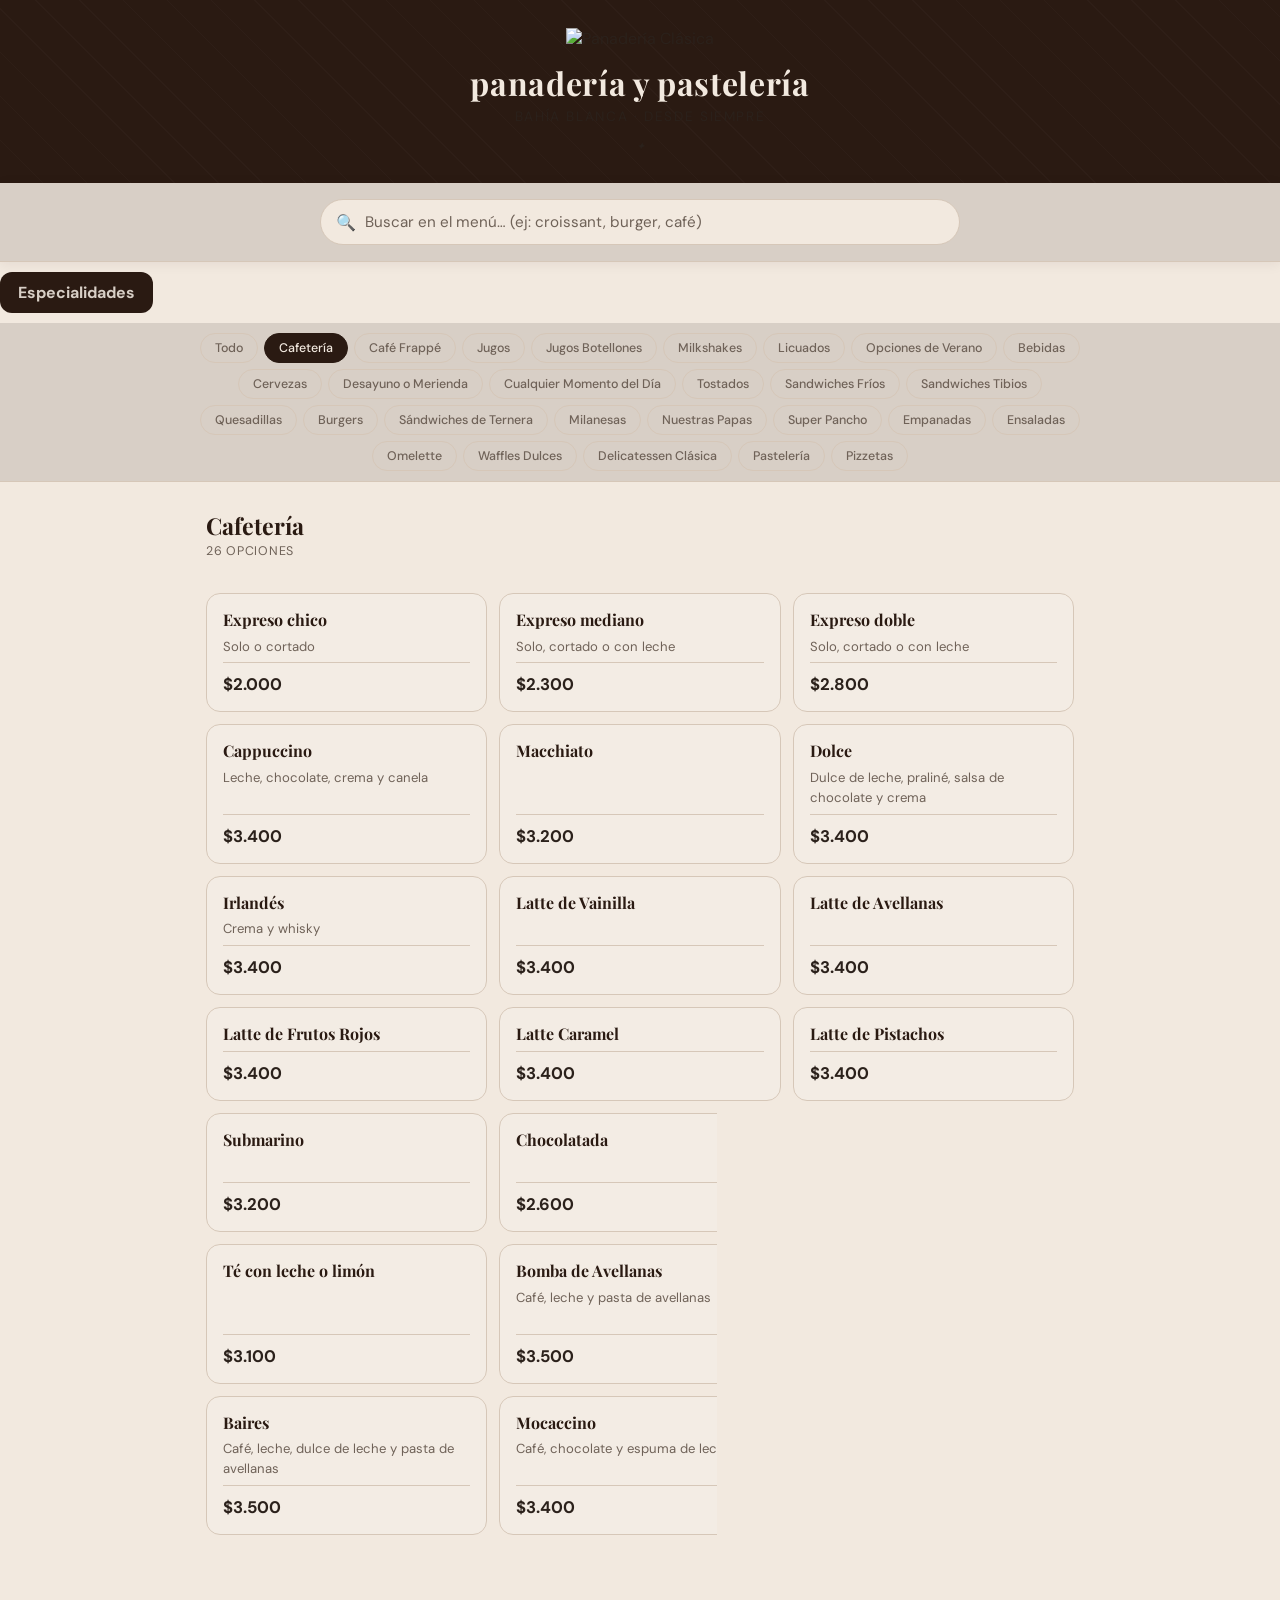
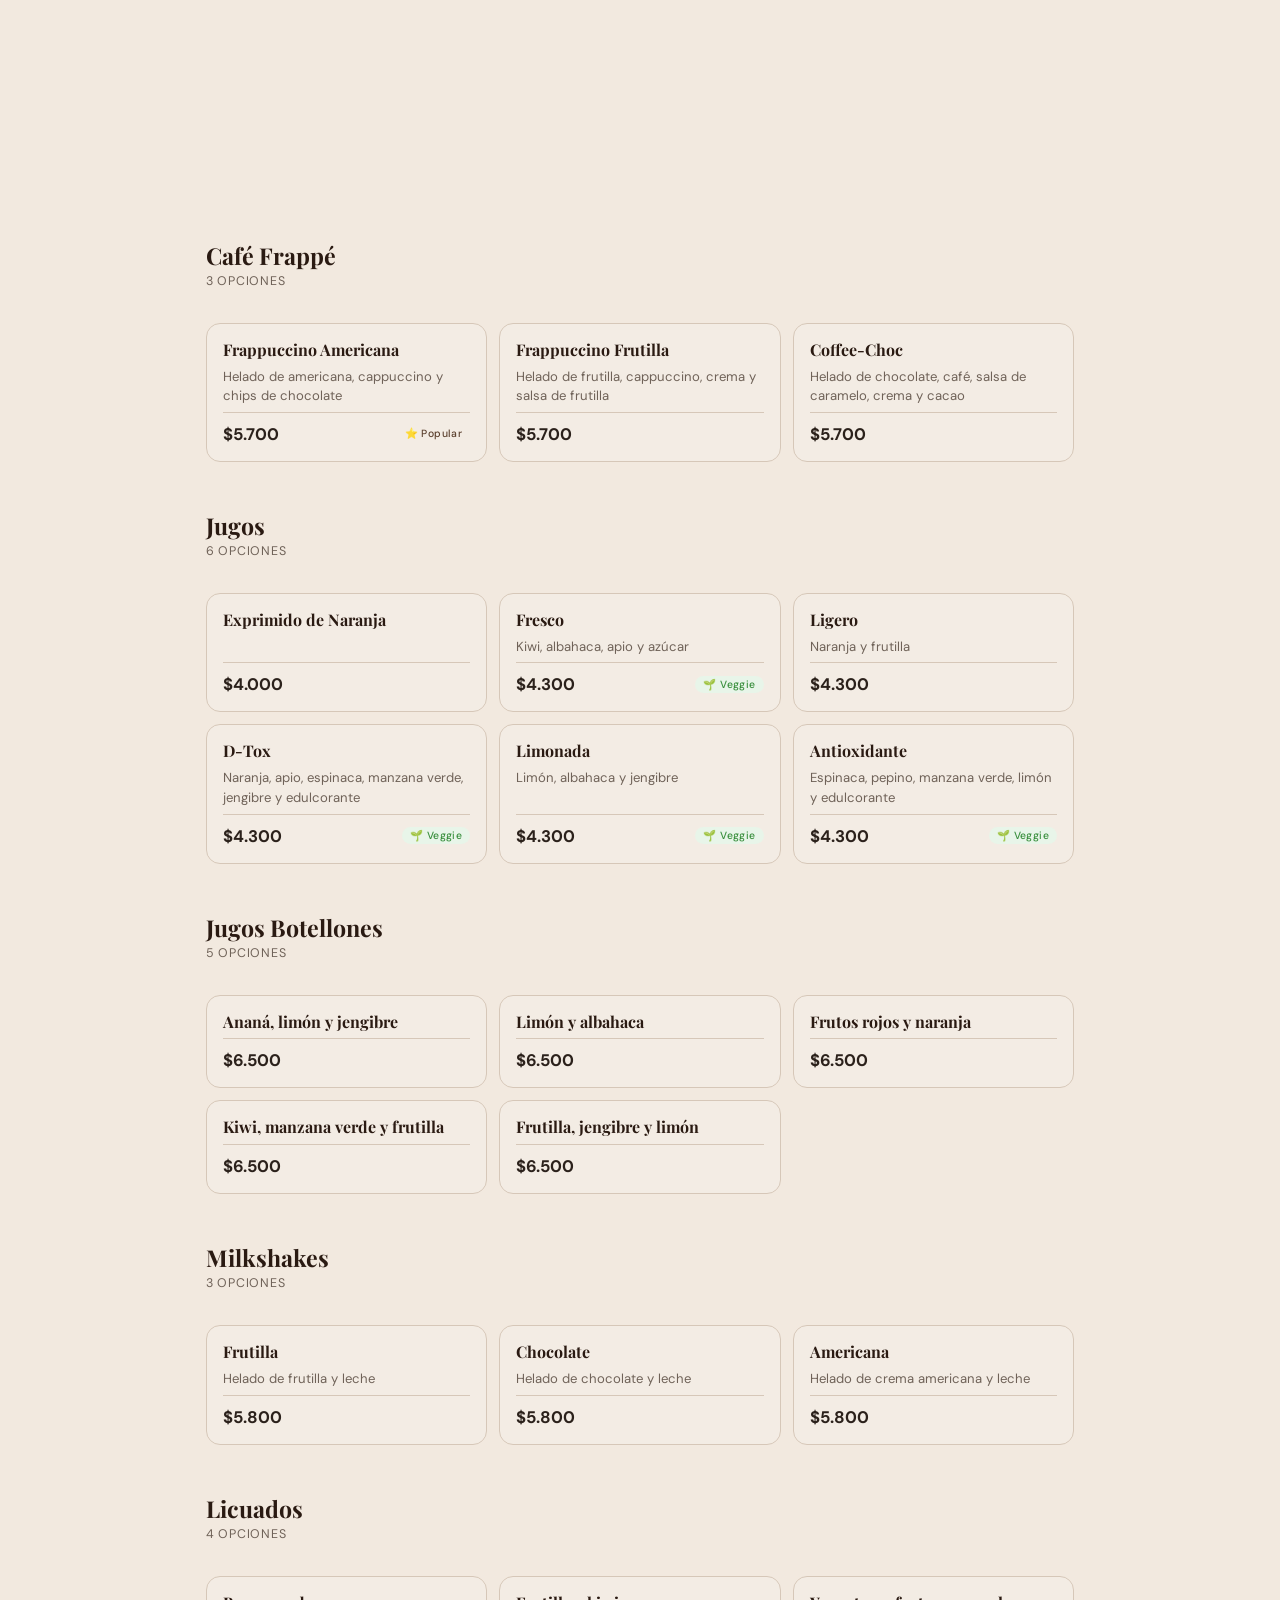
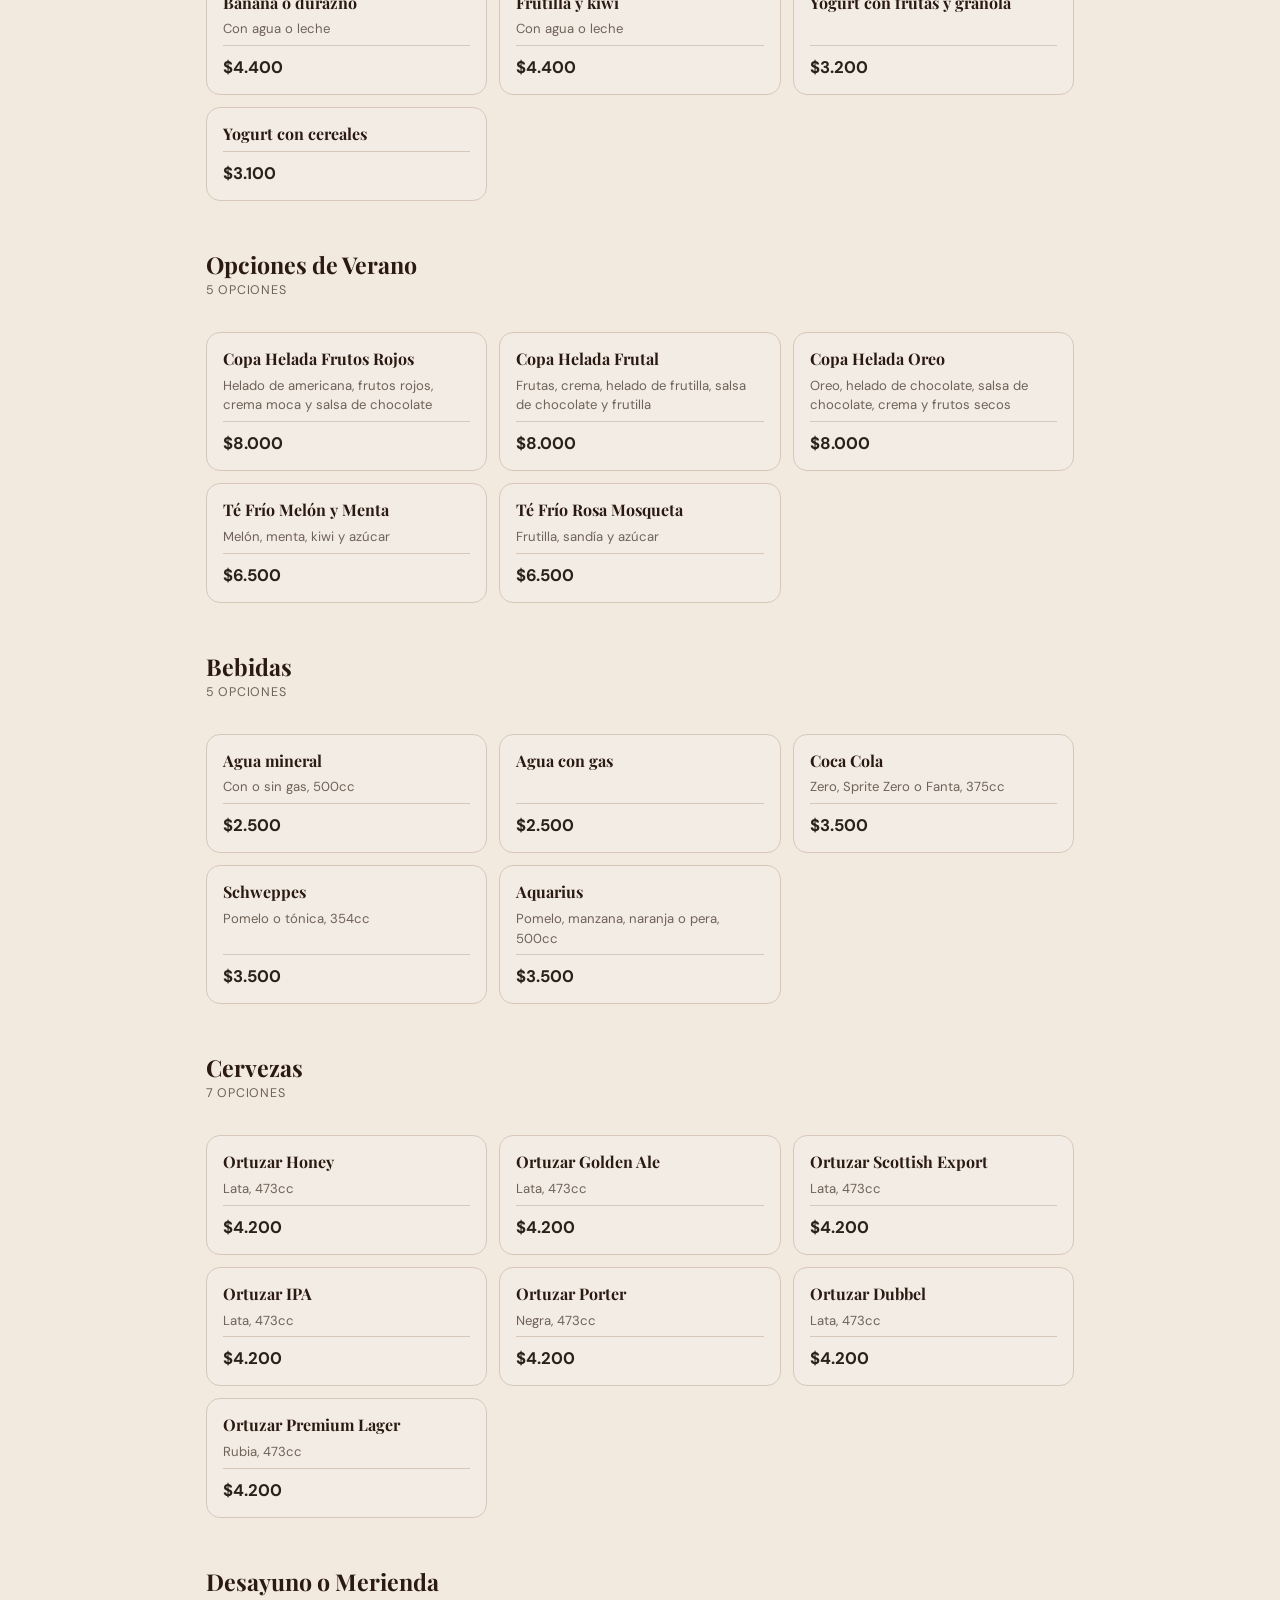
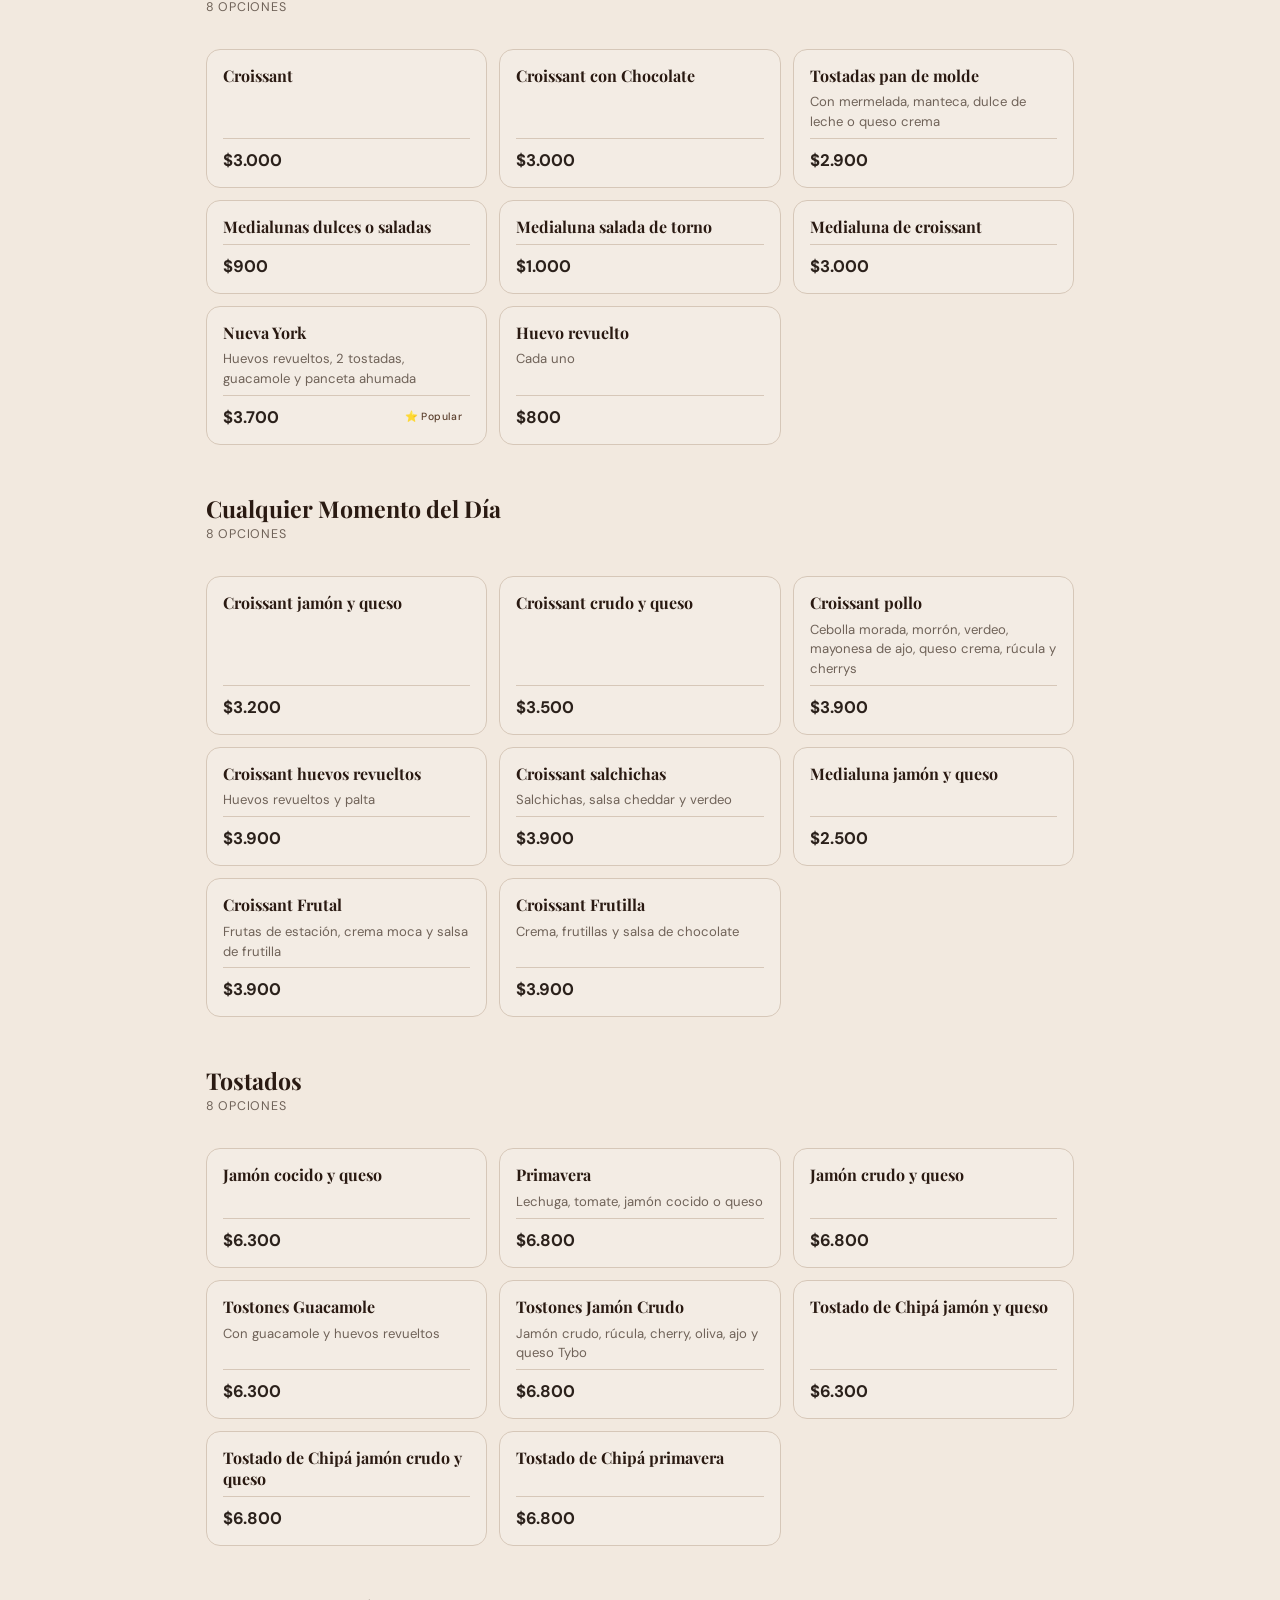
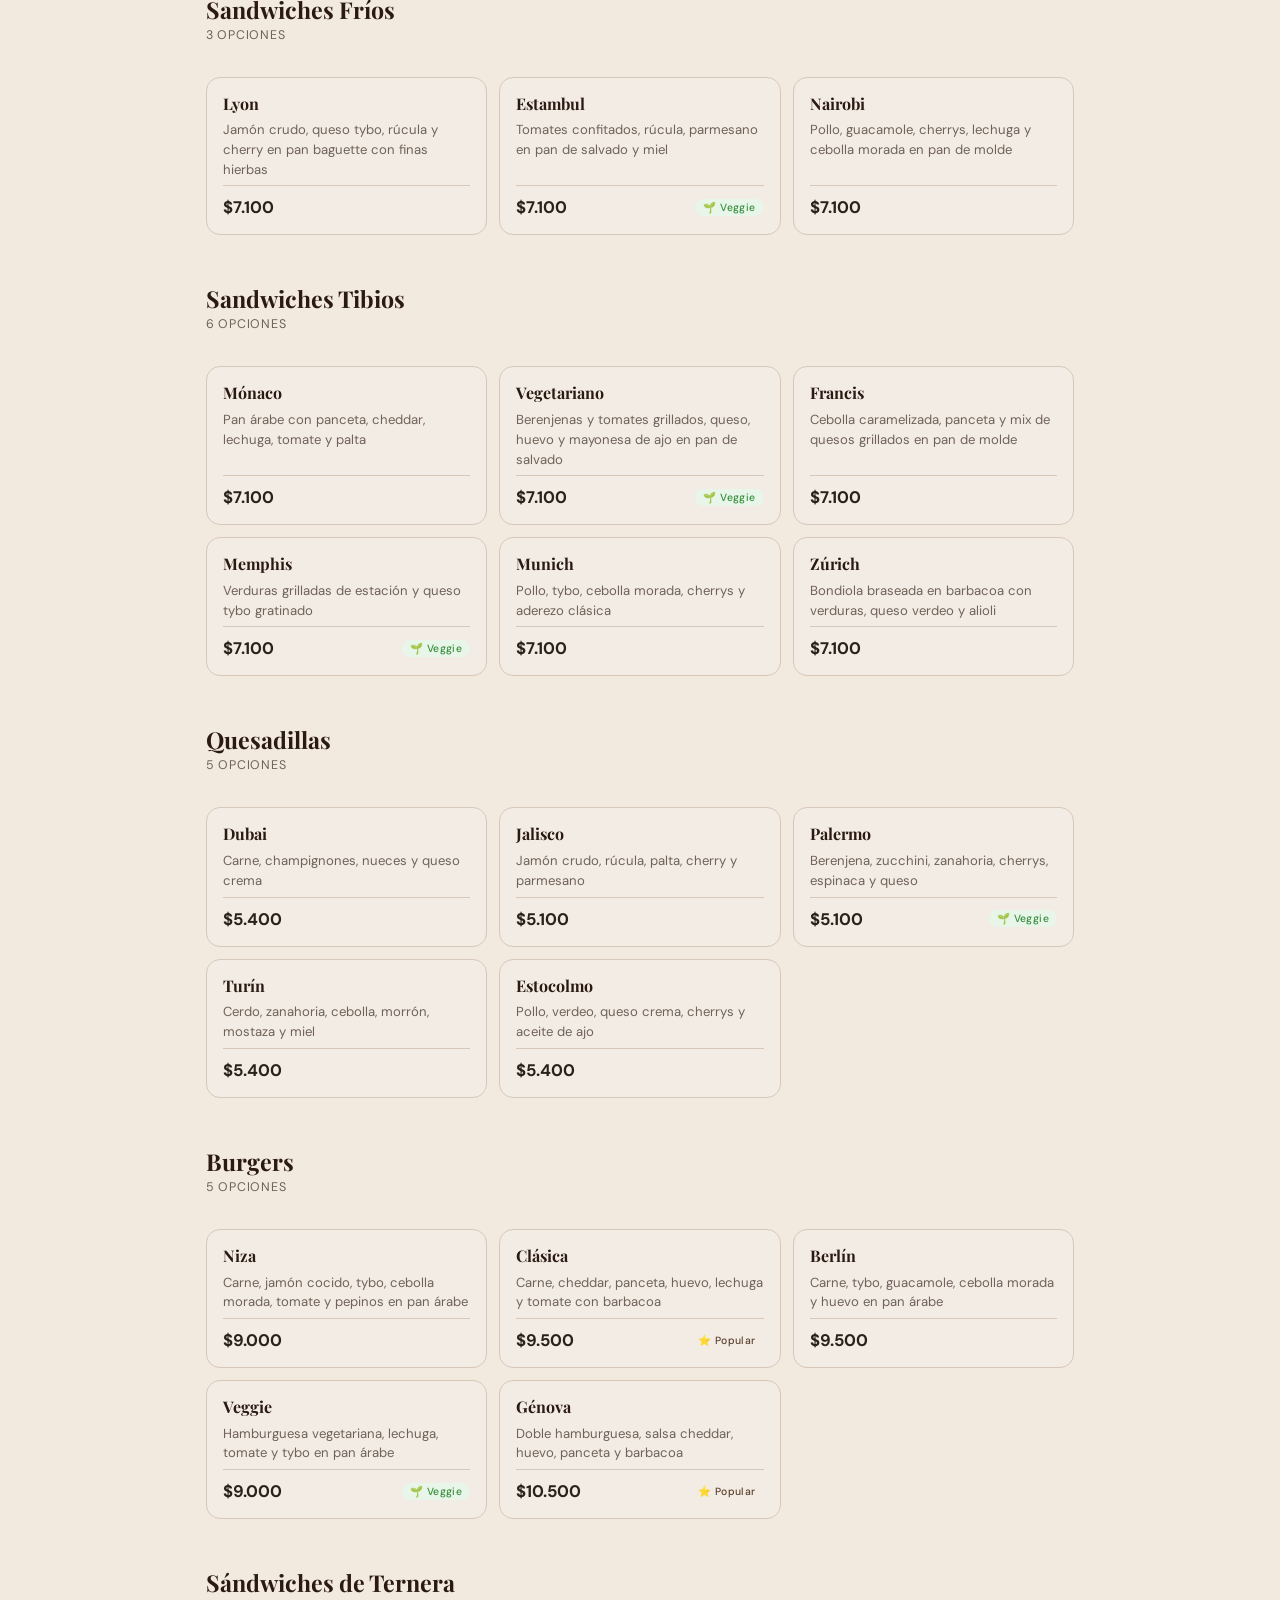
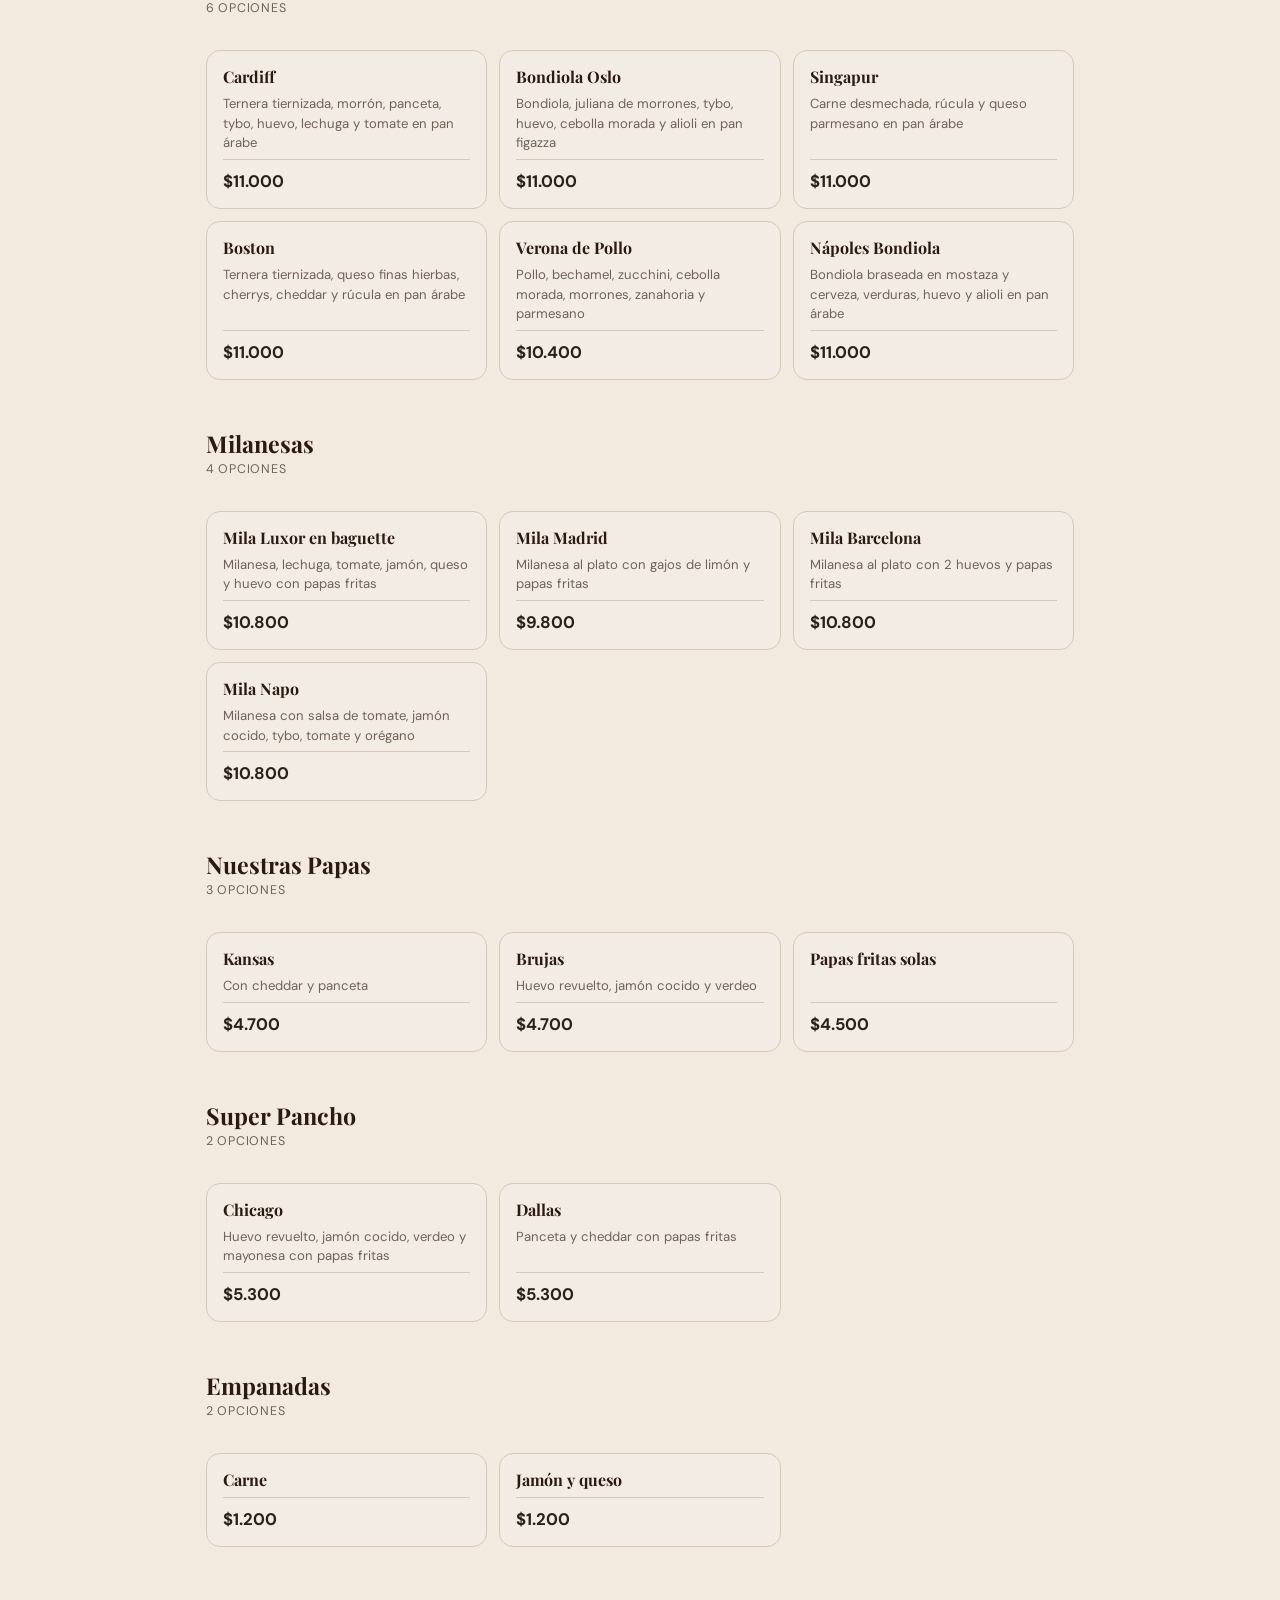
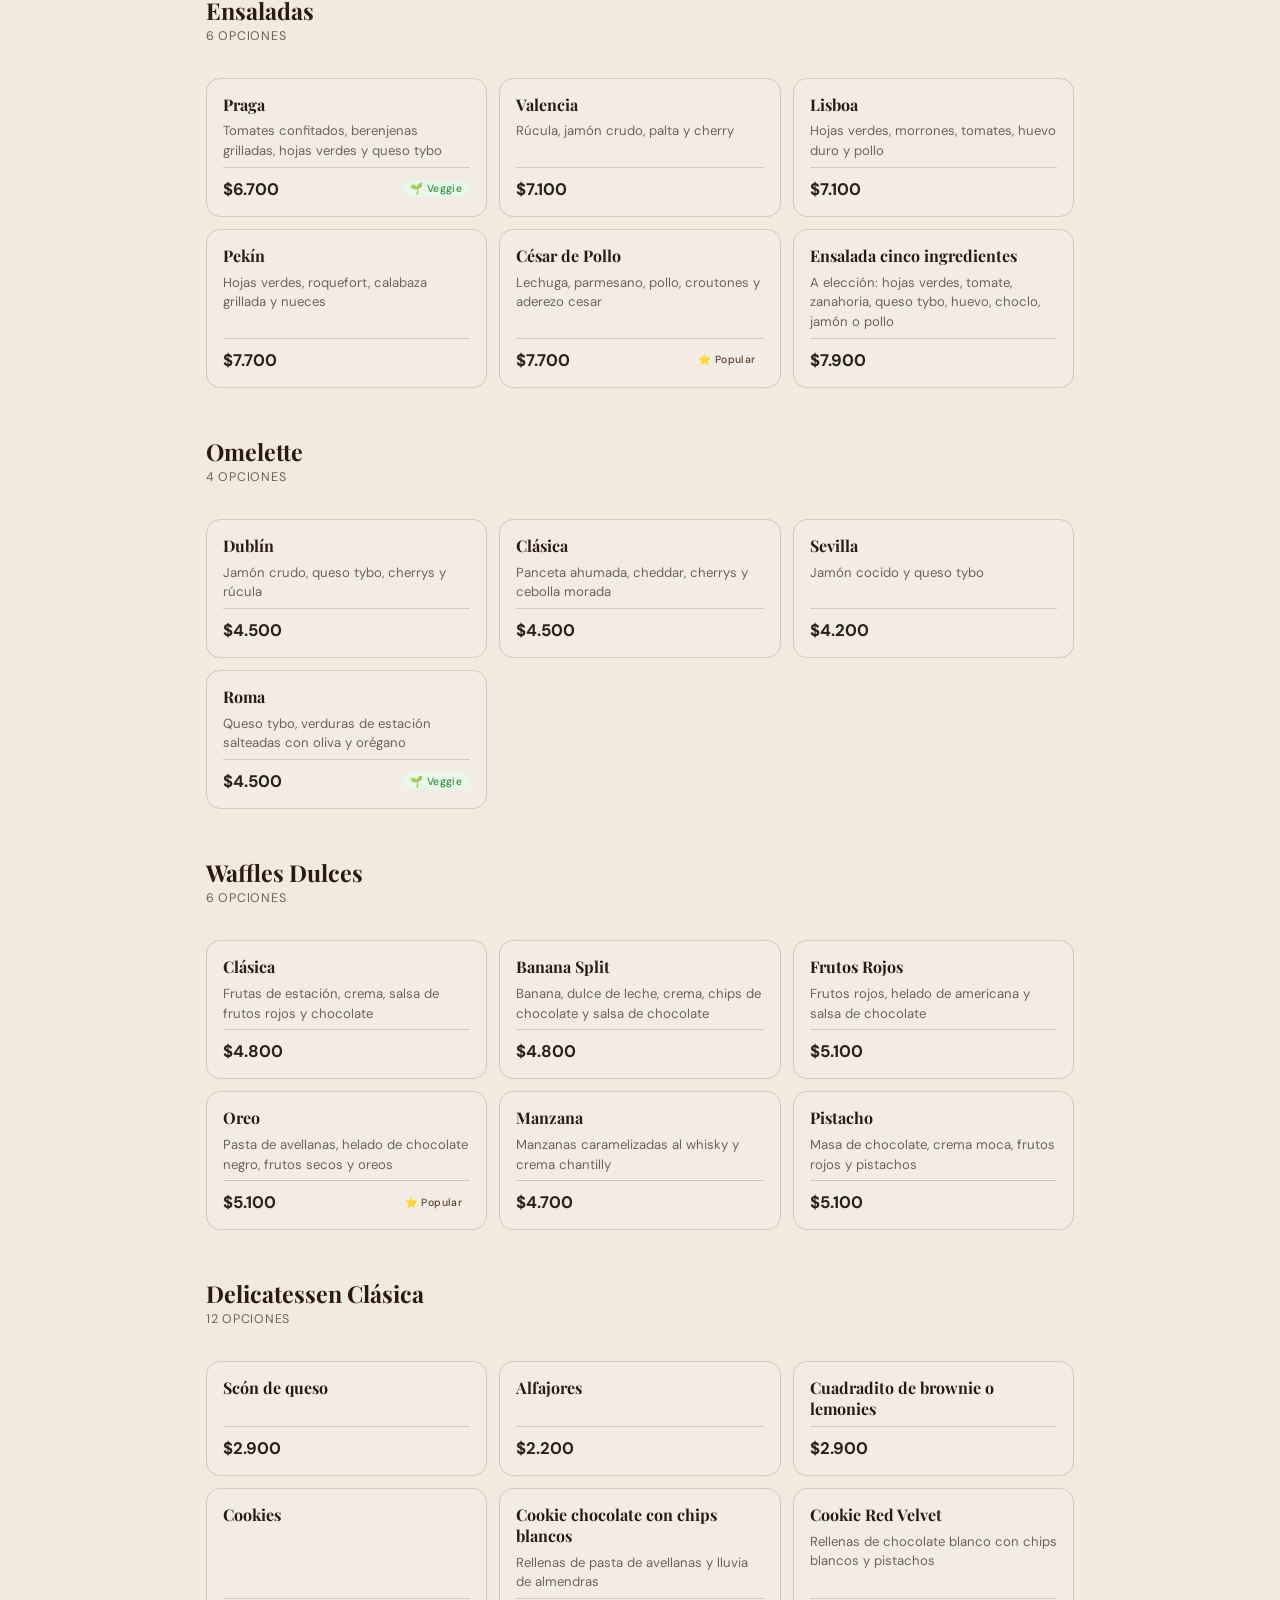
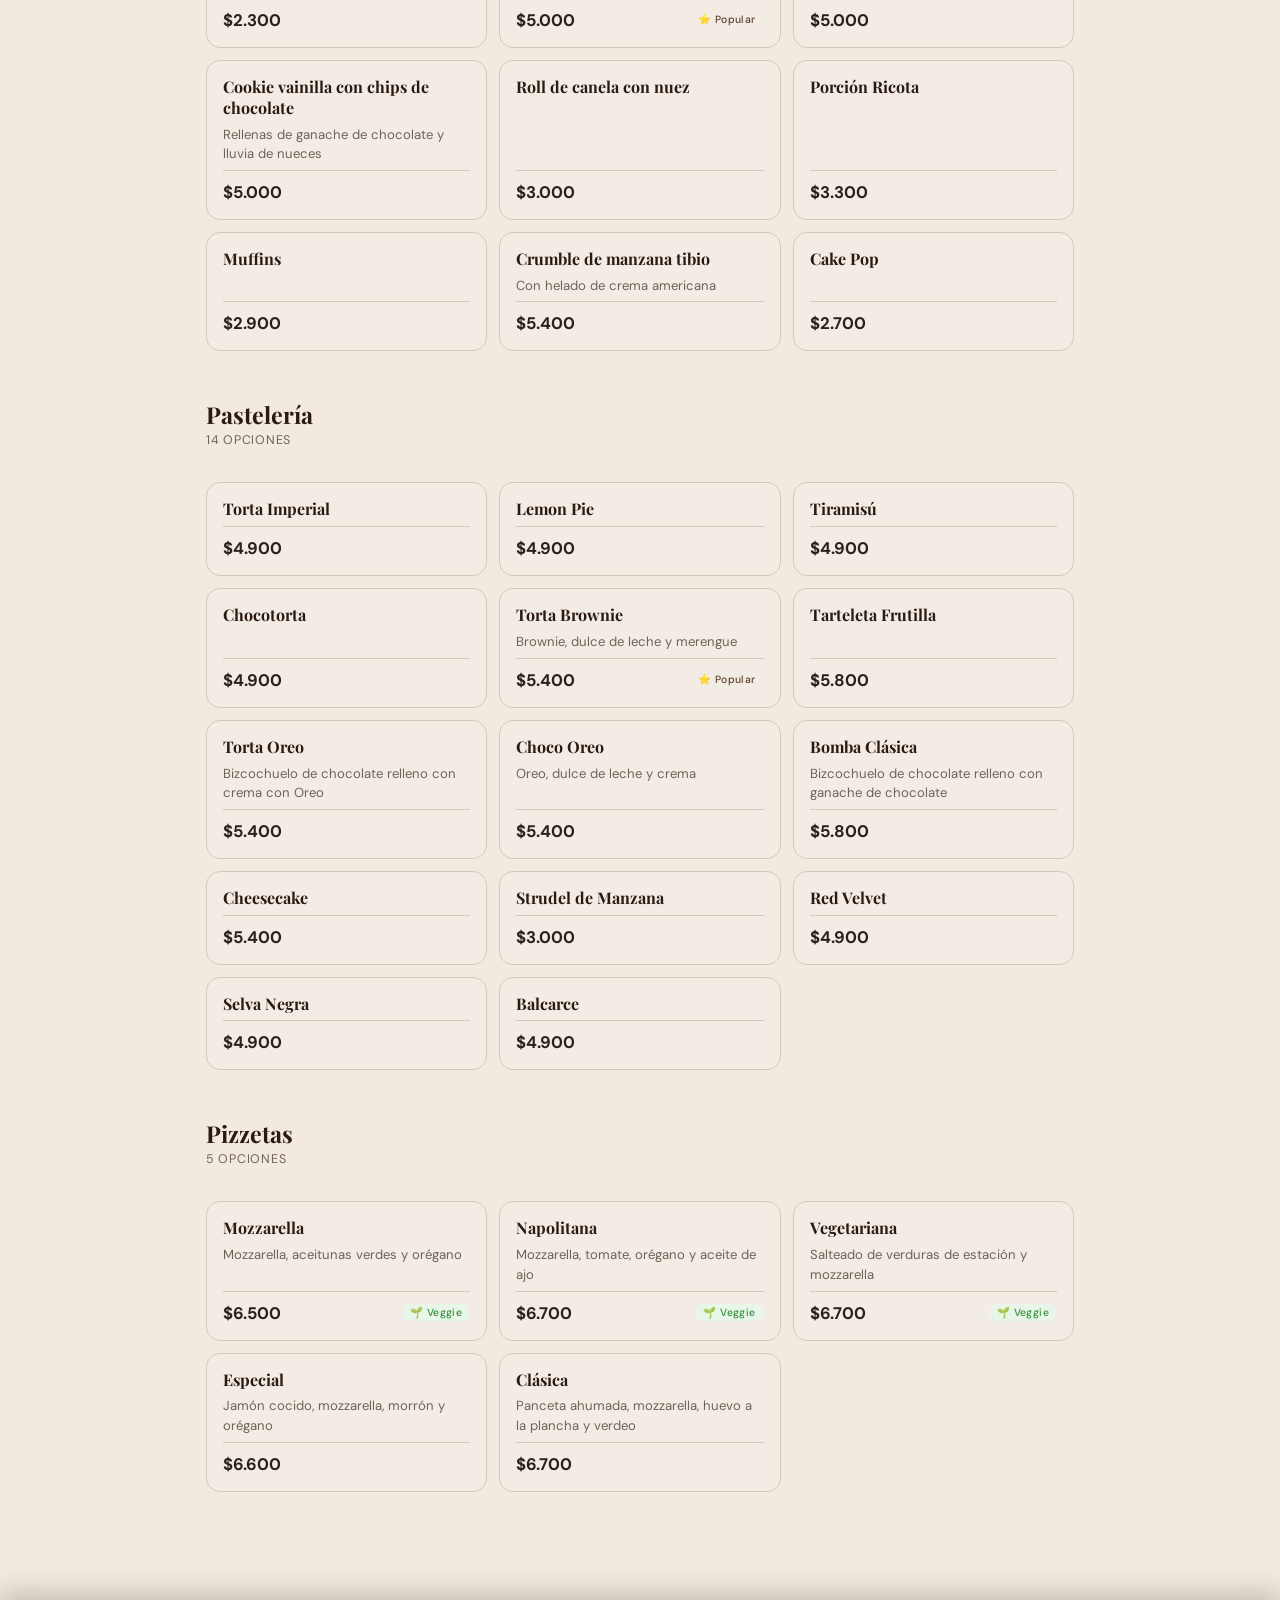
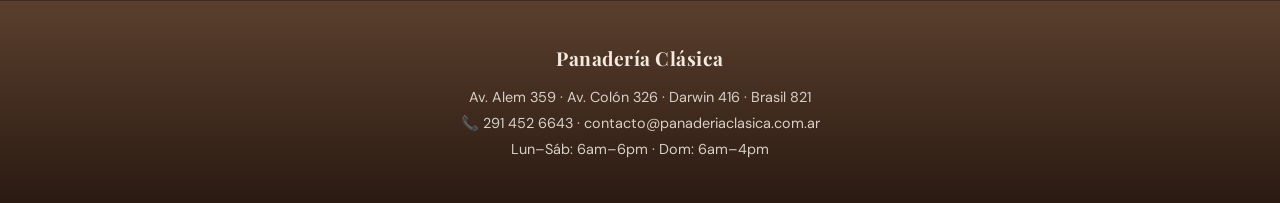
==== index.html @ 19b6a64e "Add files via upload" ====
<!DOCTYPE html>
<html lang="es">
<head>
  <meta charset="UTF-8" />
  <meta name="viewport" content="width=device-width, initial-scale=1.0" />
  <title>Nuestro Menú — Panadería Clásica</title>
  <link href="https://fonts.googleapis.com/css2?family=Playfair+Display:ital,wght@0,400;0,700;1,400&family=DM+Sans:wght@300;400;500&display=swap" rel="stylesheet" />
  <link rel="stylesheet" href="/css/styles.css">
</head>
<body>

<!-- HEADER -->
<header>
  <img class="header-logo" src="https://www.panaderiaclasica.com.ar/public/img/logo.png" alt="Panadería Clásica" />
  <h1>panadería y pastelería</h1>
  <p>Bahía Blanca · Desde siempre</p>
  <div class="header-divider"><span></span><i>✦</i><span></span></div>
  <div style="text-align:center; margin: 10px 0;">
</header>

<!-- SEARCH -->
<div class="search-wrap">
  <div class="search-inner">
    <span class="search-icon">🔍</span>
    <input type="text" id="search-input" placeholder="Buscar en el menú… (ej: croissant, burger, café)" />
  </div>
  <div id="search-count"></div>
</div>

<!-- CATEGORY NAV -->
<a href="pages/sucursales.html" class="btn-especialidades">
  Especialidades
</a>
<nav class="cat-nav">
  <div class="cat-nav-inner" id="cat-nav-inner">
    <a class="cat-btn active" href="#" data-cat="all">Todo</a>
  </div>
</nav>

<!-- MAIN -->
<main id="main-content"></main>

<!-- NO RESULTS -->
<div id="no-results">
  <h3>Sin resultados</h3>
  <p>Probá con otro término de búsqueda.</p>
</div>

<!-- FOOTER -->
<footer>
  <strong>Panadería Clásica</strong>
  Av. Alem 359 · Av. Colón 326 · Darwin 416 · Brasil 821<br/>
  <a href="tel:2914526643" title="Llamar a la panadería">📞 291 452 6643</a> · <a href="mailto:contacto@panaderiaclasica.com.ar">contacto@panaderiaclasica.com.ar</a><br/>
  Lun–Sáb: 6am–6pm · Dom: 6am–4pm
</footer>

<button id="scroll-top" title="Volver arriba">↑</button>

<script src="scripts/script.js"></script>
</body>
</html>
---- css/styles.css ----
*, *::before, *::after { box-sizing: border-box; margin: 0; padding: 0; }

:root {
  --cream: #f2e9df;
  --warm-white: #d8cfc6;

  --brown-dark: #2a1a12;
  --brown-mid: #5a3f2d;
  --brown-light: #9b7356;

  --black: #1b1b1b;

  --gray-dark: #3f3a36;
  --gray-mid: #6f655d;
  --gray-light: #d8cfc6;

  --text: #2b211b;
  --text-muted: #6f6258;

  --border: #d6c7b8;
  --card-bg: #f3ece4;

  --shadow: 0 6px 20px rgba(0, 0, 0, 0.10);
}

html { scroll-behavior: smooth; }

body {
  font-family: 'DM Sans', sans-serif;
  background-color: var(--cream);
  color: var(--text);
  min-height: 100vh;
}

/* ── HEADER ── */
header {
  background: var(--brown-dark);
  padding: 28px 24px 20px;
  text-align: center;
  position: relative;
  overflow: hidden;
}
header::before {
  content: '';
  position: absolute;
  inset: 0;
  background: repeating-linear-gradient(
    45deg,
    transparent,
    transparent 30px,
    rgba(255,255,255,0.02) 30px,
    rgba(255,255,255,0.02) 31px
  );
}
.header-logo {
  width: auto;
  height: 90px;
  
  border: 3px solid var(--gold);
  object-fit: cover;
  margin-bottom: 12px;
  position: relative;
}
header h1 {
  font-family: 'Playfair Display', serif;
  font-size: 2rem;
  color: var(--cream);
  letter-spacing: 0.02em;
  position: relative;
}
header p {
  color: var(--gold-light);
  font-size: 0.85rem;
  margin-top: 4px;
  letter-spacing: 0.12em;
  text-transform: uppercase;
  position: relative;
}
.header-divider {
  display: flex;
  align-items: center;
  justify-content: center;
  gap: 12px;
  margin: 14px auto 0;
  max-width: 200px;
}
.header-divider span {
  height: 1px;
  flex: 1;
  background: var(--gold);
  opacity: 0.5;
}
.header-divider i {
  color: var(--gold);
  font-size: 0.7rem;
}

/* ── SEARCH ── */
.search-wrap {
  background: var(--warm-white);
  padding: 16px 20px;
  border-bottom: 1px solid var(--border);
  position: sticky;
  top: 0;
  z-index: 100;
  box-shadow: 0 2px 12px rgba(44,26,14,0.07);
}
.search-inner {
  max-width: 640px;
  margin: 0 auto;
  position: relative;
}
.search-inner input {
  width: 100%;
  padding: 12px 16px 12px 44px;
  border: 1.5px solid var(--border);
  border-radius: 50px;
  font-family: 'DM Sans', sans-serif;
  font-size: 0.95rem;
  background: var(--cream);
  color: var(--text);
  outline: none;
  transition: border-color 0.2s;
}
.search-inner input:focus { border-color: var(--gold); }
.search-inner input::placeholder { color: var(--text-muted); }
.search-icon {
  position: absolute;
  left: 16px;
  top: 50%;
  transform: translateY(-50%);
  color: var(--text-muted);
  font-size: 1rem;
}
#search-count {
  text-align: center;
  font-size: 0.8rem;
  color: var(--text-muted);
  margin-top: 6px;
  display: none;
}

/* ── CATEGORY NAV ── */
.cat-nav {
  background: var(--warm-white);
  border-bottom: 1px solid var(--border);
  padding: 10px 16px;
}
.cat-nav-inner {
  display: flex;
  flex-wrap: wrap;
  gap: 6px;
  justify-content: center;
  max-width: 900px;
  margin: 0 auto;
}
.cat-btn {
  display: inline-block;
  padding: 6px 14px;
  border-radius: 50px;
  font-size: 0.78rem;
  font-weight: 500;
  font-family: 'DM Sans', sans-serif;
  background: transparent;
  color: var(--text-muted);
  border: 1.5px solid var(--border);
  cursor: pointer;
  transition: all 0.2s;
  white-space: nowrap;
  text-decoration: none;
}
.cat-btn:hover {
  background: var(--gold-pale);
  color: var(--brown-mid);
  border-color: var(--gold-light);
}
.cat-btn.active {
  background: var(--brown-dark);
  color: var(--cream);
  border-color: var(--brown-dark);
}

/* ── MAIN ── */
main {
  max-width: 900px;
  margin: 0 auto;
  padding: 28px 16px 60px;
}

/* ── CATEGORY SECTION ── */
.cat-section {
  margin-bottom: 48px;
  animation: fadeUp 0.4s ease both;
}
@keyframes fadeUp {
  from { opacity: 0; transform: translateY(16px); }
  to   { opacity: 1; transform: translateY(0); }
}

.cat-header {
  display: flex;
  align-items: center;
  gap: 14px;
  margin-bottom: 18px;
}
.cat-header img {
  width: auto;
  height: 84px;
  border-radius: 12px;
  object-fit: cover;
  border: 2px solid var(--border);
}
.cat-header-text h2 {
  font-family: 'Playfair Display', serif;
  font-size: 1.45rem;
  color: var(--brown-dark);
}
.cat-header-text p {
  font-size: 0.78rem;
  color: var(--text-muted);
  margin-top: 2px;
  letter-spacing: 0.06em;
  text-transform: uppercase;
}
.cat-divider {
  height: 2px;
  background: linear-gradient(to right, var(--gold), transparent);
  margin-bottom: 14px;
  border-radius: 2px;
}

/* ── PRODUCT GRID ── */
.product-grid {
  display: grid;
  grid-template-columns: repeat(auto-fill, minmax(250px, 1fr));
  gap: 12px;
}

.product-card {
  background: var(--card-bg);
  border: 1px solid var(--border);
  border-radius: 14px;
  padding: 16px;
  display: flex;
  flex-direction: column;
  gap: 6px;
  transition: transform 0.2s, box-shadow 0.2s;
  position: relative;
}
.product-card:hover {
  transform: translateY(-2px);
  box-shadow: var(--shadow);
}
.product-name {
  font-family: 'Playfair Display', serif;
  font-size: 1rem;
  color: var(--brown-dark);
  font-weight: 700;
  line-height: 1.3;
}
.product-desc {
  font-size: 0.82rem;
  color: var(--text-muted);
  line-height: 1.5;
}
.product-footer {
  display: flex;
  align-items: center;
  justify-content: space-between;
  margin-top: auto;
  padding-top: 10px;
  border-top: 1px solid var(--border);
}
.product-price {
  font-size: 1.05rem;
  font-weight: 700;
  color: var(--gold);
}
.product-badges {
  display: flex;
  gap: 4px;
  flex-wrap: wrap;
}
.badge {
  font-size: 0.65rem;
  padding: 2px 8px;
  border-radius: 50px;
  font-weight: 500;
  letter-spacing: 0.04em;
}
.badge-veg  { background: #e8f5e9; color: #388e3c; }
.badge-pop  { background: var(--gold-pale); color: var(--brown-mid); }
.badge-new  { background: #fce4ec; color: #c62828; }

/* ── NO RESULTS ── */
#no-results {
  display: none;
  text-align: center;
  padding: 60px 20px;
  color: var(--text-muted);
}
#no-results h3 {
  font-family: 'Playfair Display', serif;
  font-size: 1.4rem;
  margin-bottom: 8px;
}

/* ── FOOTER ── */
footer {
  background: linear-gradient(180deg, var(--brown-mid), var(--brown-dark));
  color: var(--warm-white);
  text-align: center;
  padding: 40px 20px;
  font-size: 0.9rem;
  line-height: 1.8;

  border-top: 1px solid rgba(255, 255, 255, 0.08);
  box-shadow: 0 -8px 25px rgba(0, 0, 0, 0.18);
}

footer strong {
  display: block;
  font-family: 'Playfair Display', serif;
  font-size: 1.2rem;
  color: var(--cream);
  margin-bottom: 10px;
  letter-spacing: 0.5px;
}

footer a {
  color: var(--gray-light);
  text-decoration: none;
  transition: color 0.2s ease;
}

footer a:hover {
  color: var(--warm-white);
}
/* ── SCROLL TO TOP ── */
#scroll-top {
  position: fixed;
  bottom: 24px;
  right: 20px;
  width: 44px;
  height: 44px;
  background: var(--brown-dark);
  color: var(--cream);
  border: none;
  border-radius: 50%;
  font-size: 1.1rem;
  cursor: pointer;
  display: flex;
  align-items: center;
  justify-content: center;
  opacity: 0;
  pointer-events: none;
  transition: opacity 0.3s;
  box-shadow: 0 4px 16px rgba(44,26,14,0.25);
  z-index: 200;
}
#scroll-top.visible { opacity: 1; pointer-events: auto; }

@media (max-width: 480px) {
  header h1 { font-size: 1.6rem; }
  .product-grid { grid-template-columns: 1fr; }
  .cat-header img { width: 48px; height: 48px; }
  .cat-btn { font-size: 0.72rem; padding: 5px 11px; }
}

.btn-especialidades {
  display: inline-block;
  background: var(--brown-dark);
  color: var(--warm-white);
  padding: 10px 18px;
  border-radius: 12px;
  text-decoration: none;
  font-weight: bold;
  margin: 10px 0;
  transition: 0.3s;
}

.btn-especialidades:hover {
  background: var(--brown-mid);
  transform: translateY(-2px);
}

.section-title {
  font-family: 'Playfair Display', serif;
  font-size: 1.6rem;
  color: var(--brown-dark);
  margin-bottom: 14px;
  display: flex;
  align-items: center;
  gap: 8px;
  padding-left: 4px;
  position: relative;
}

.section-title::after {
  content: "";
  flex: 1;
  height: 1px;
  background: var(--border);
  margin-left: 10px;
}
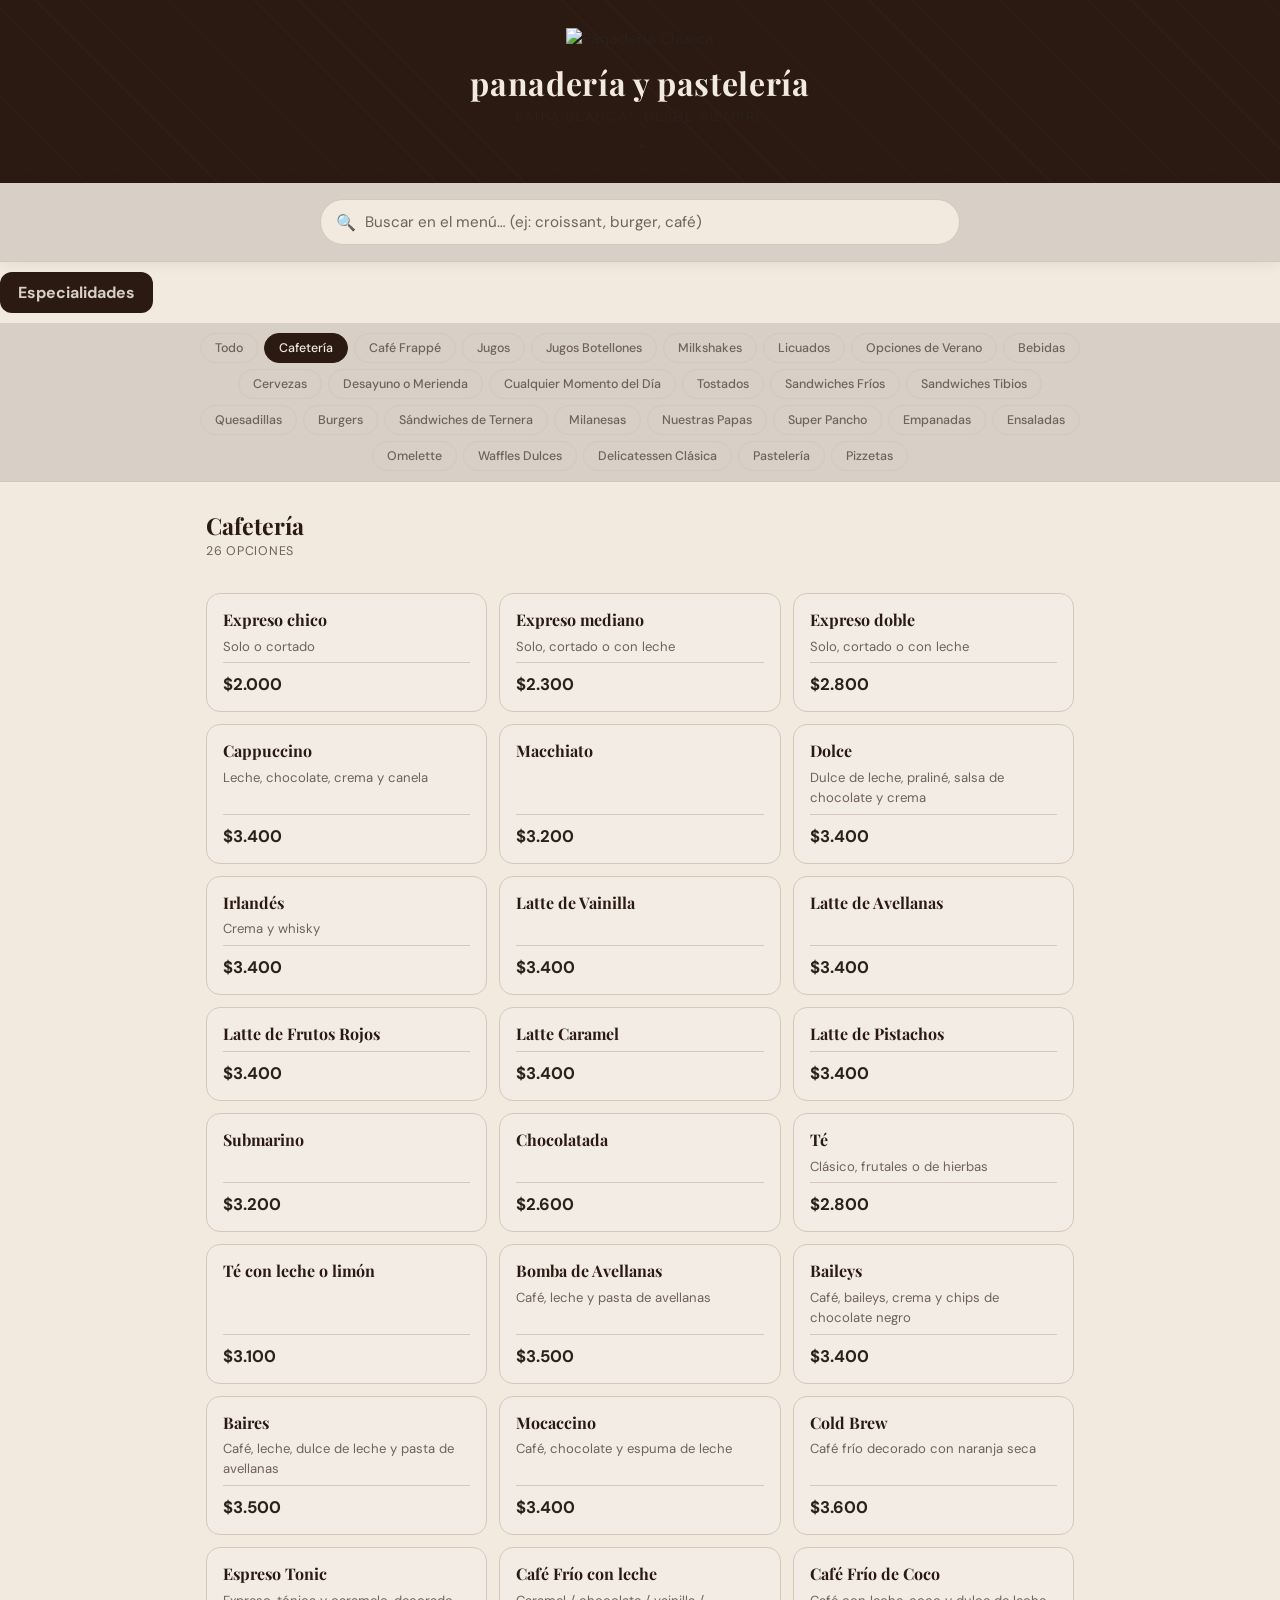
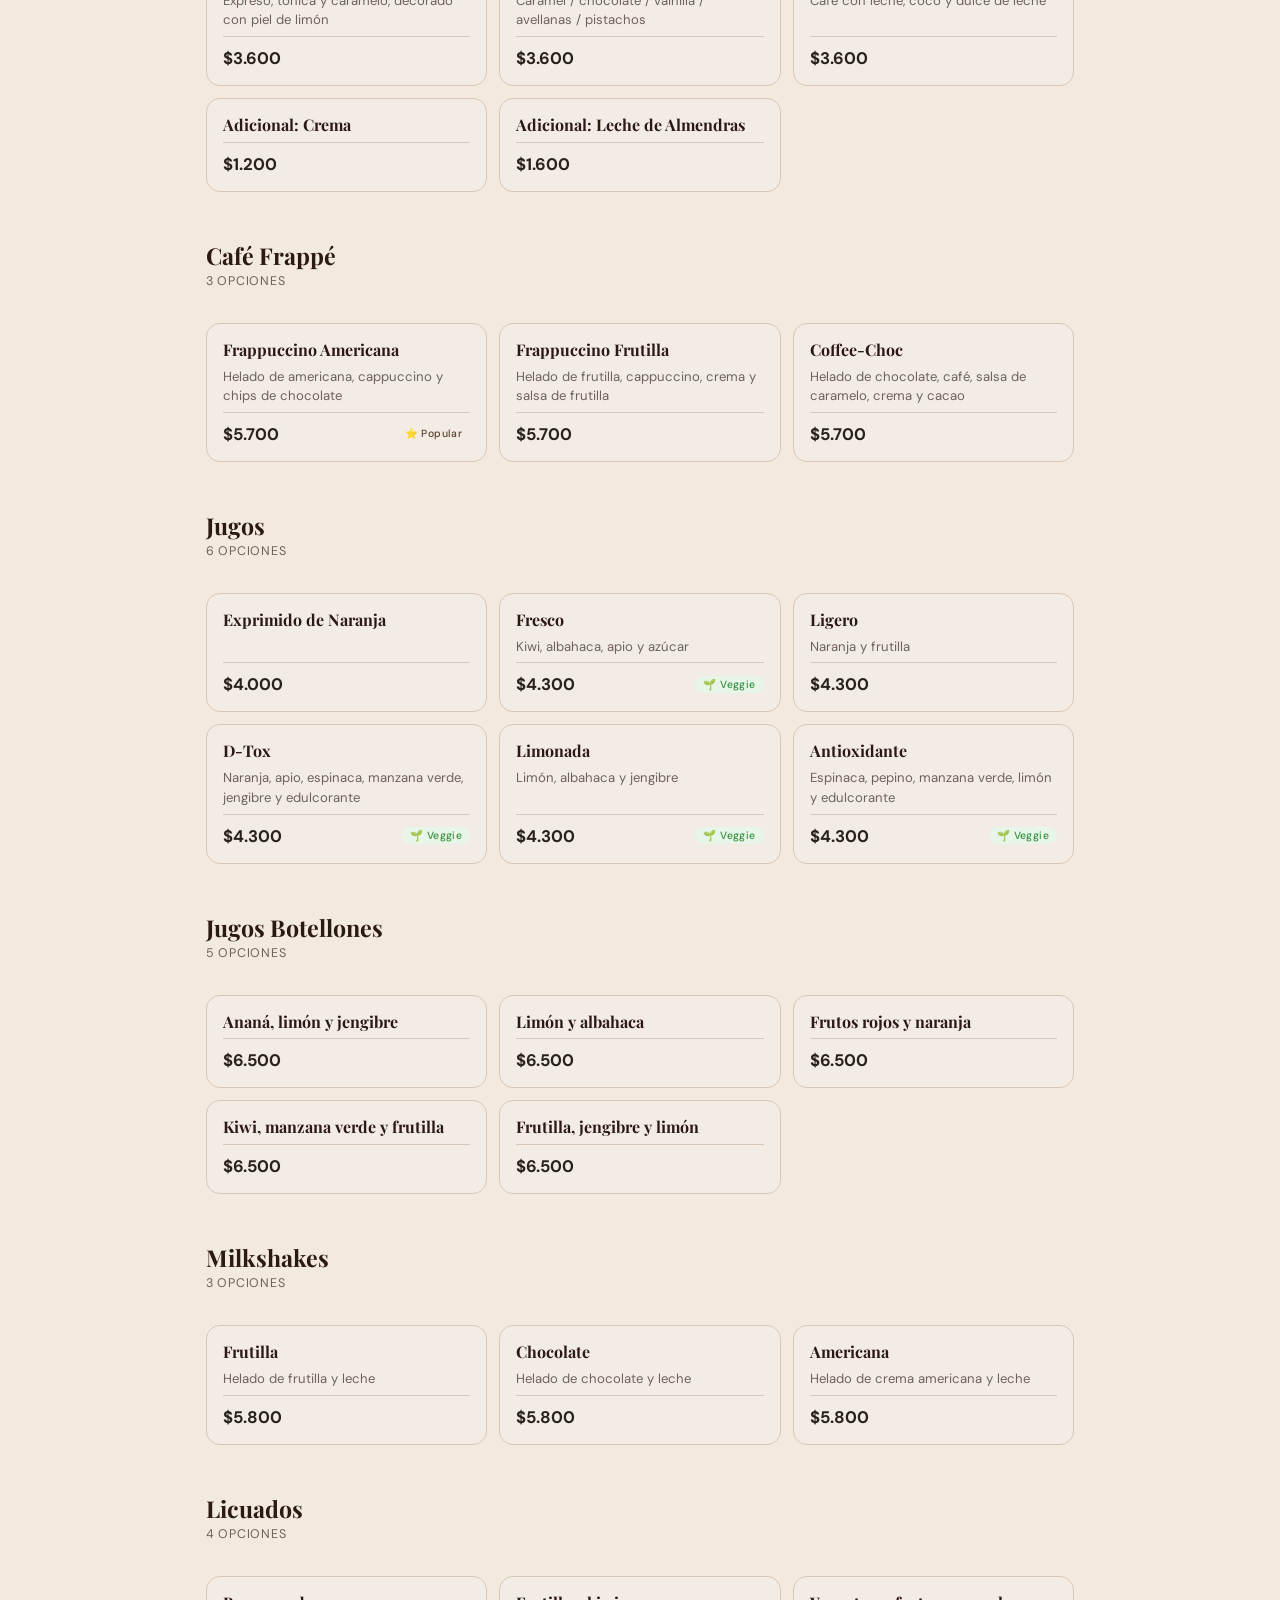
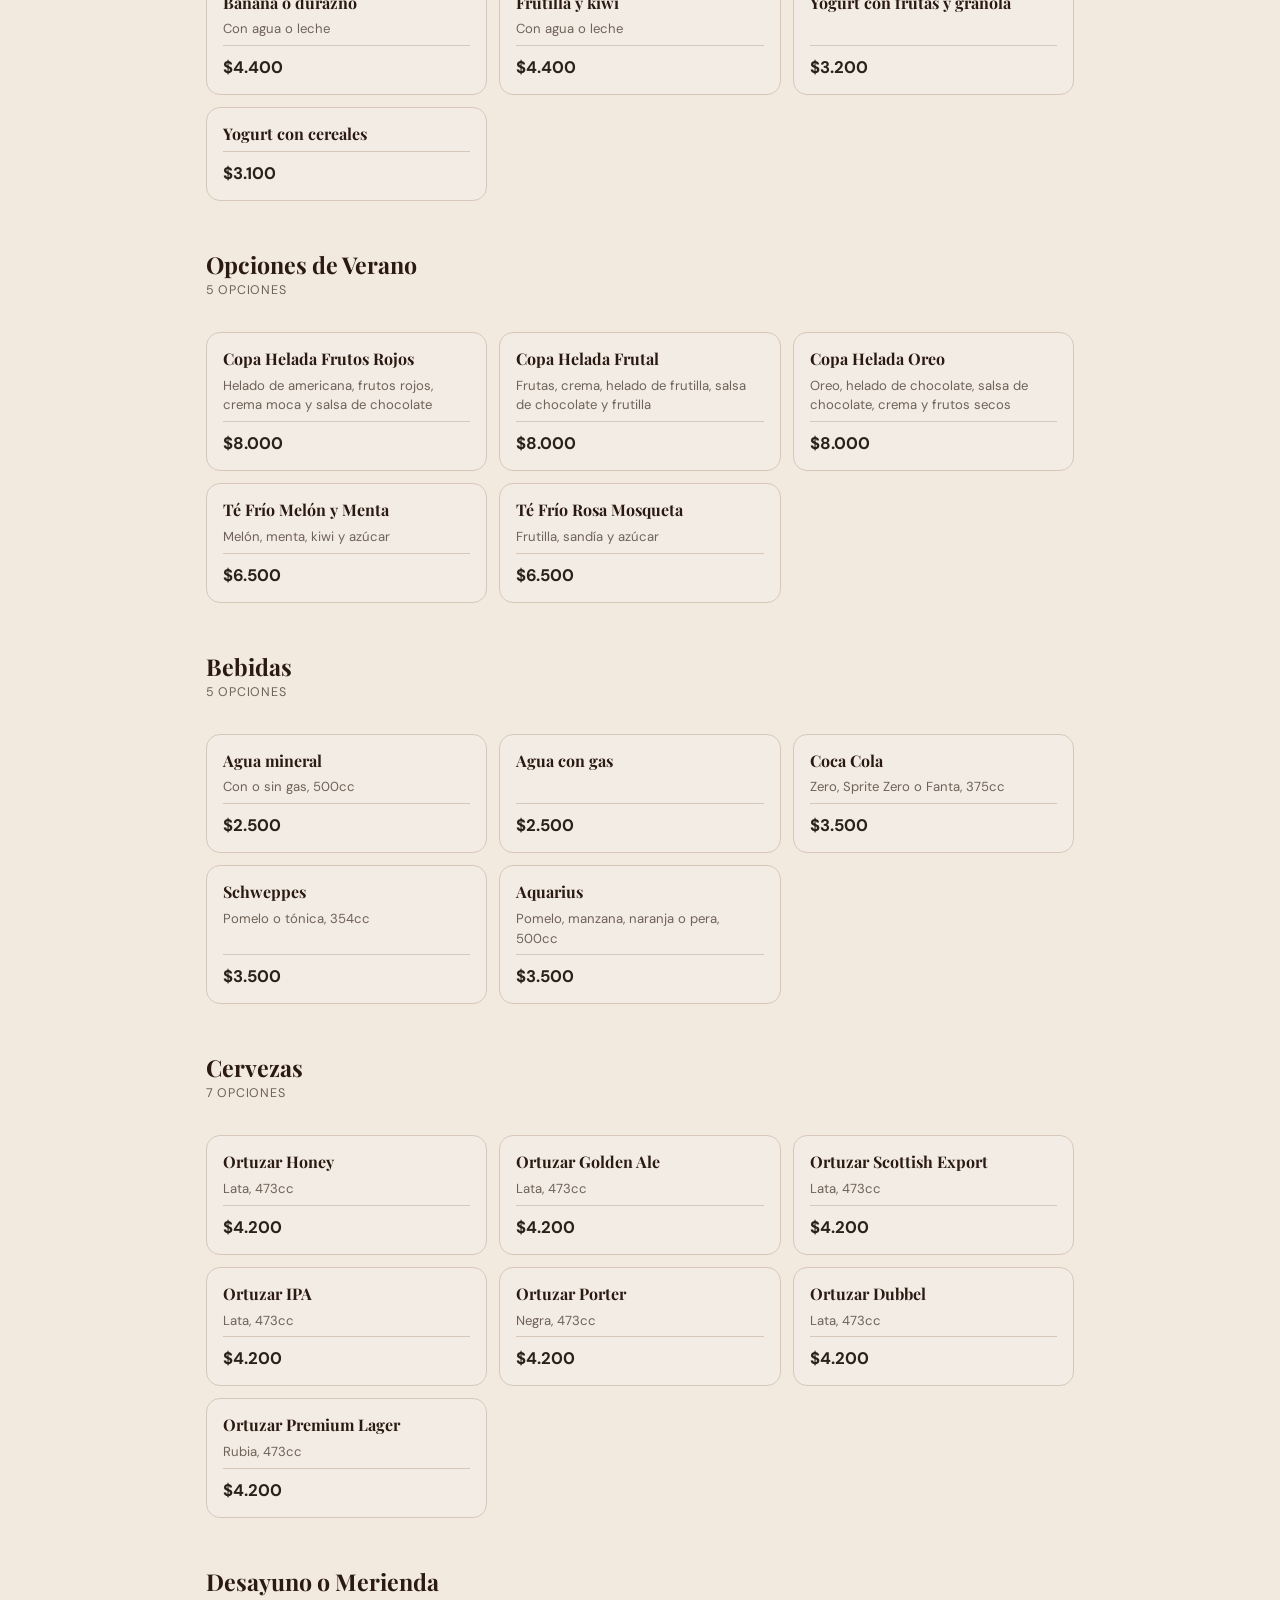
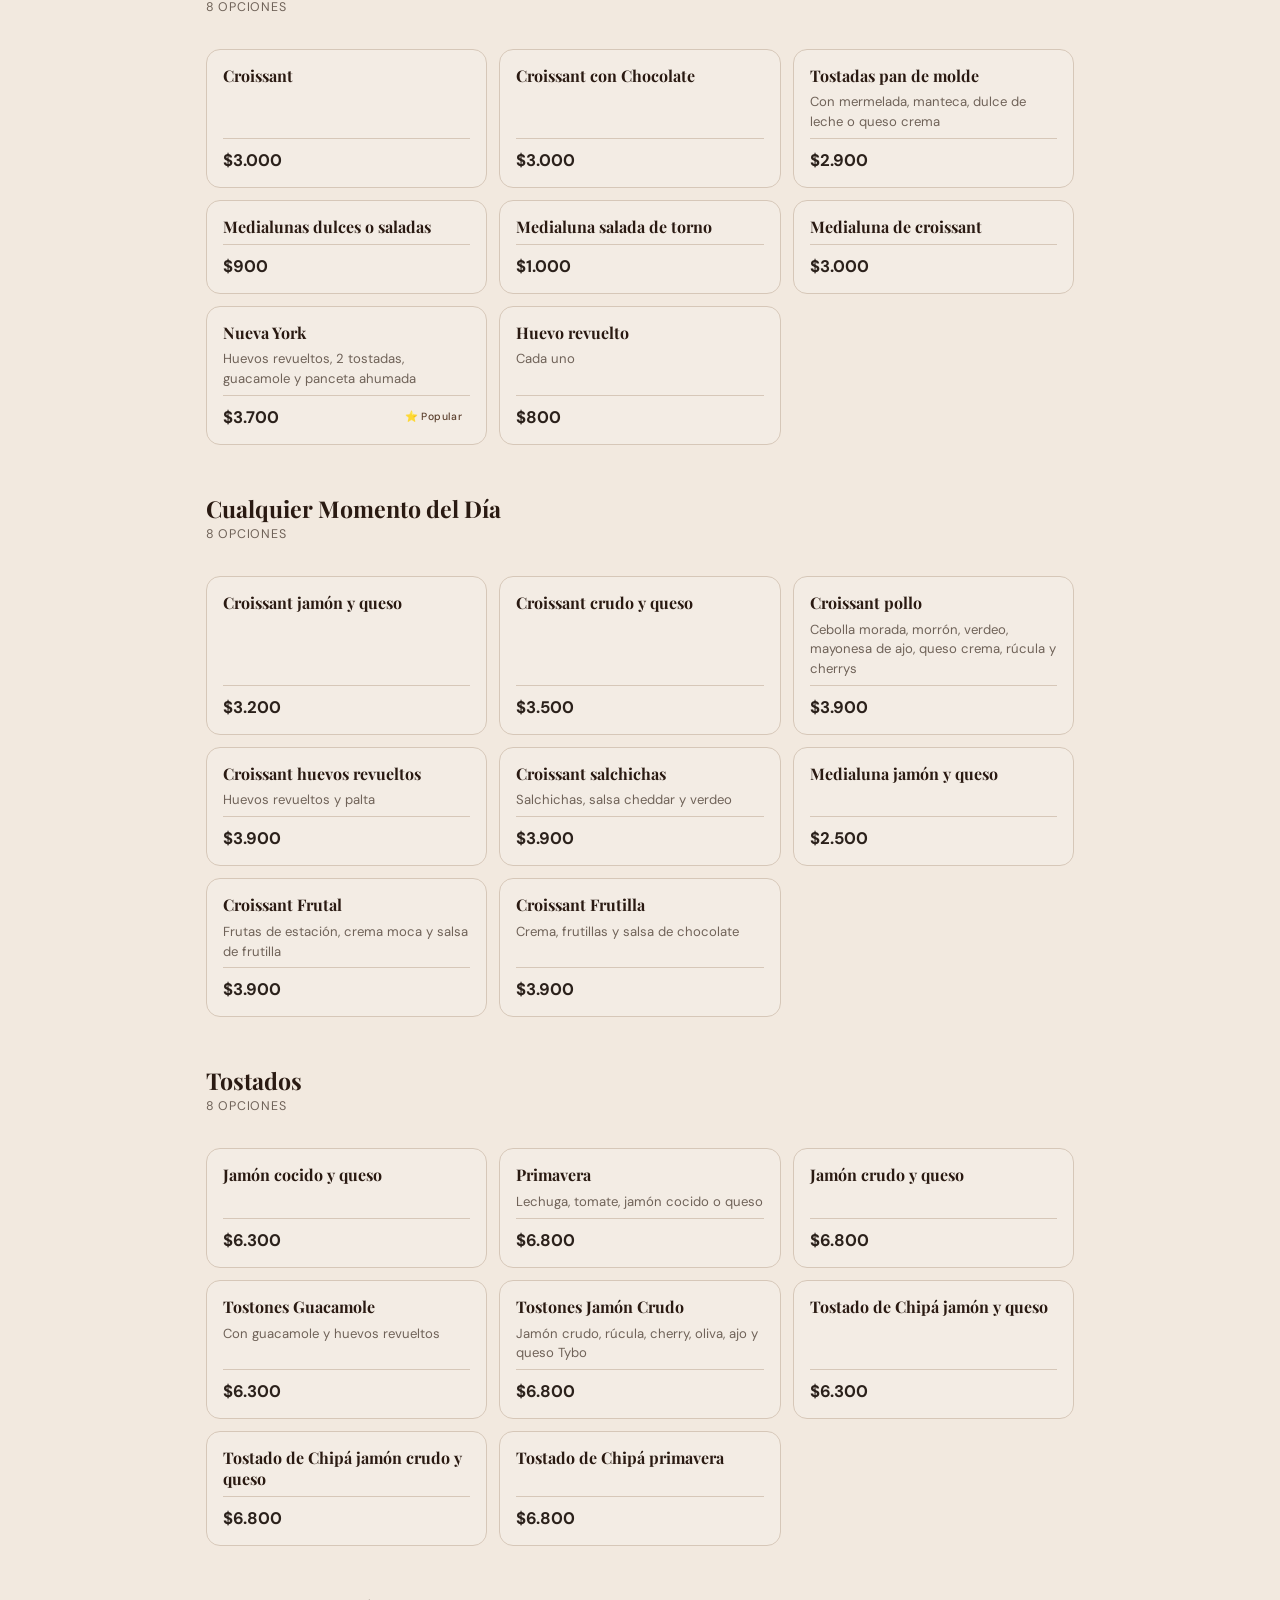
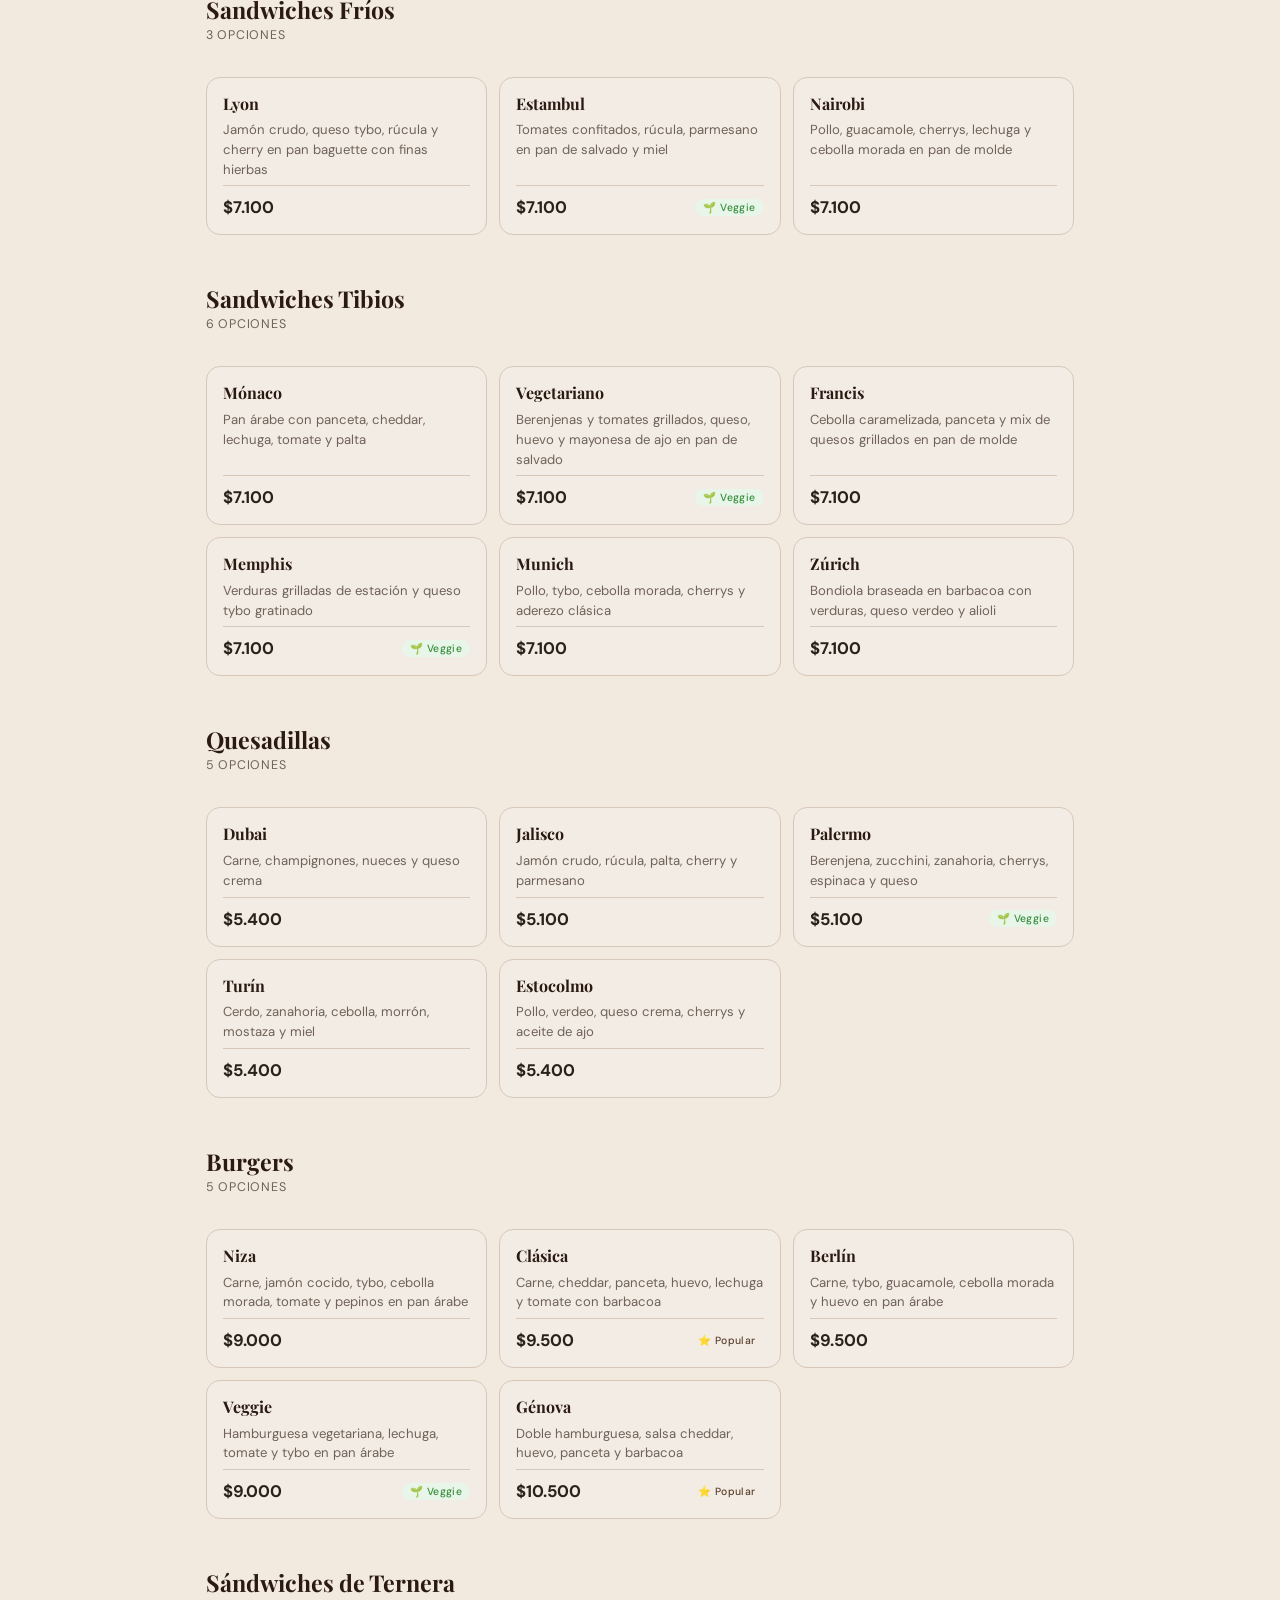
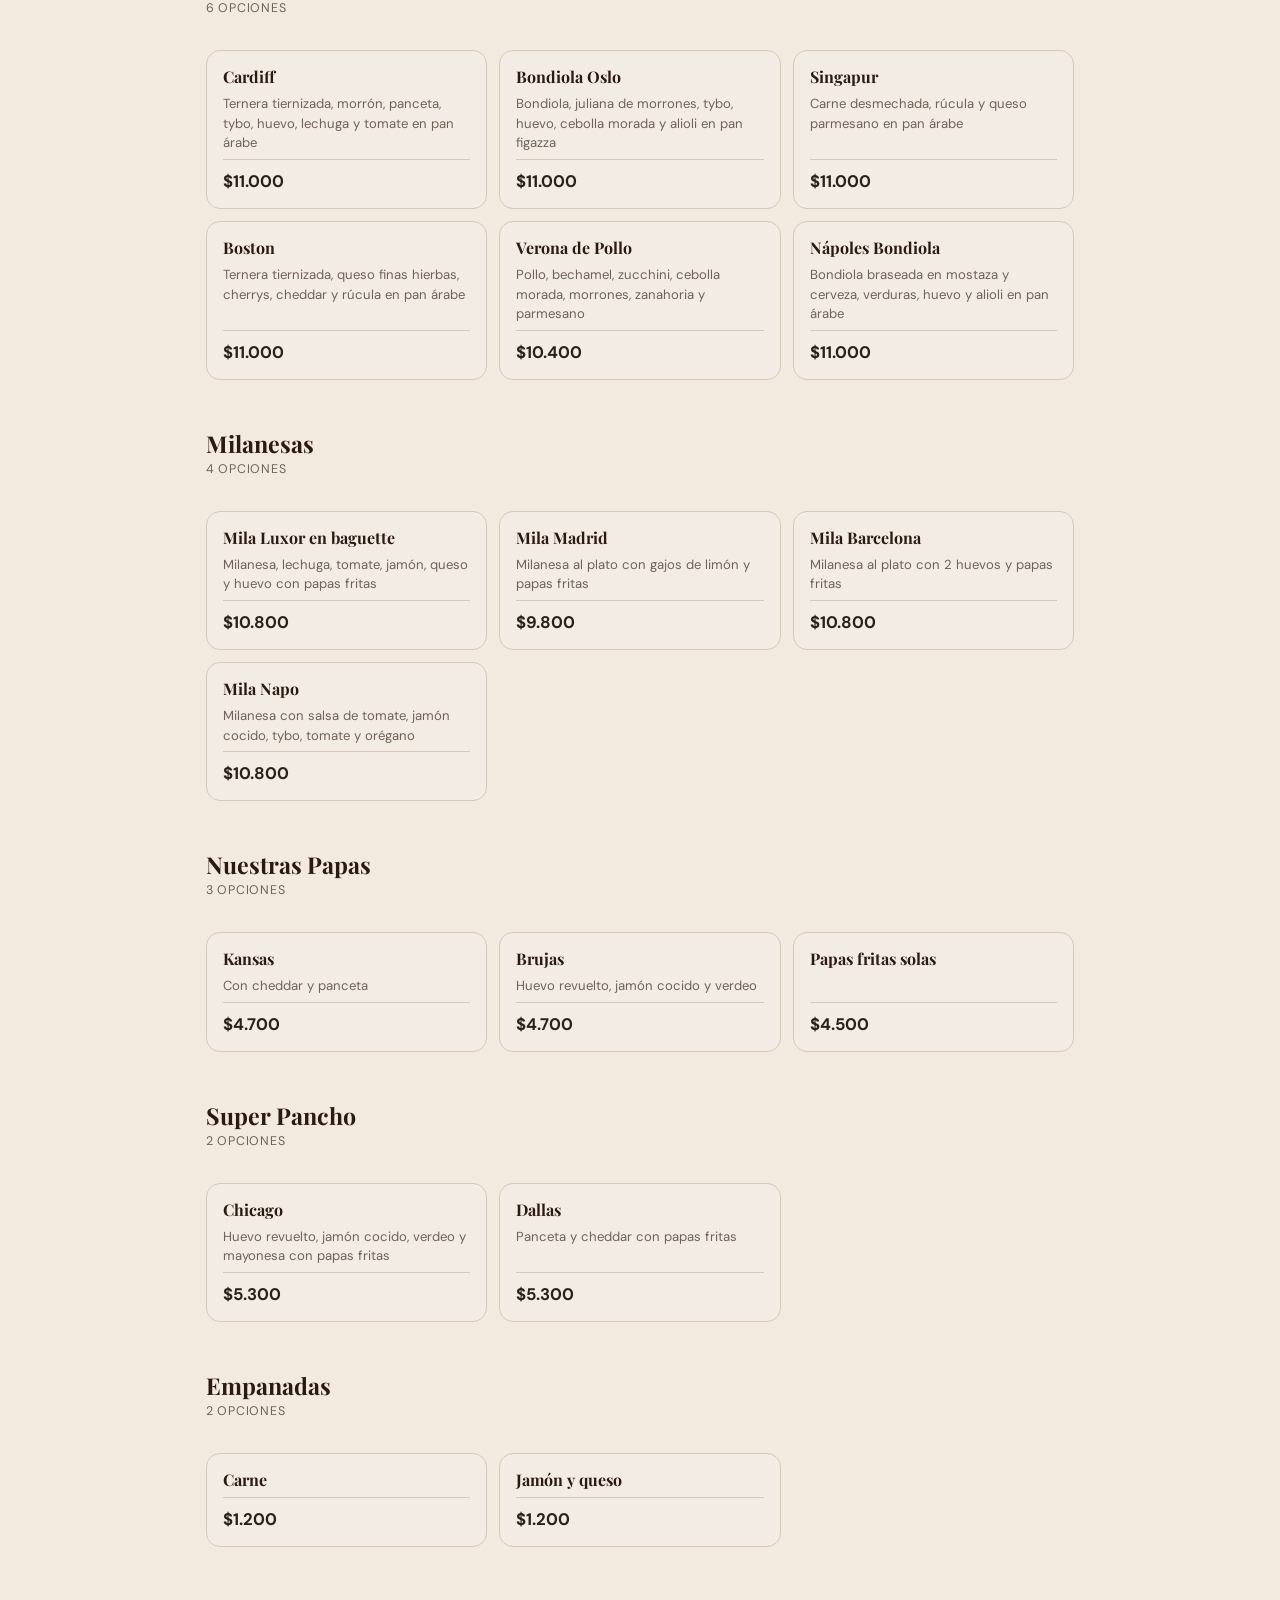
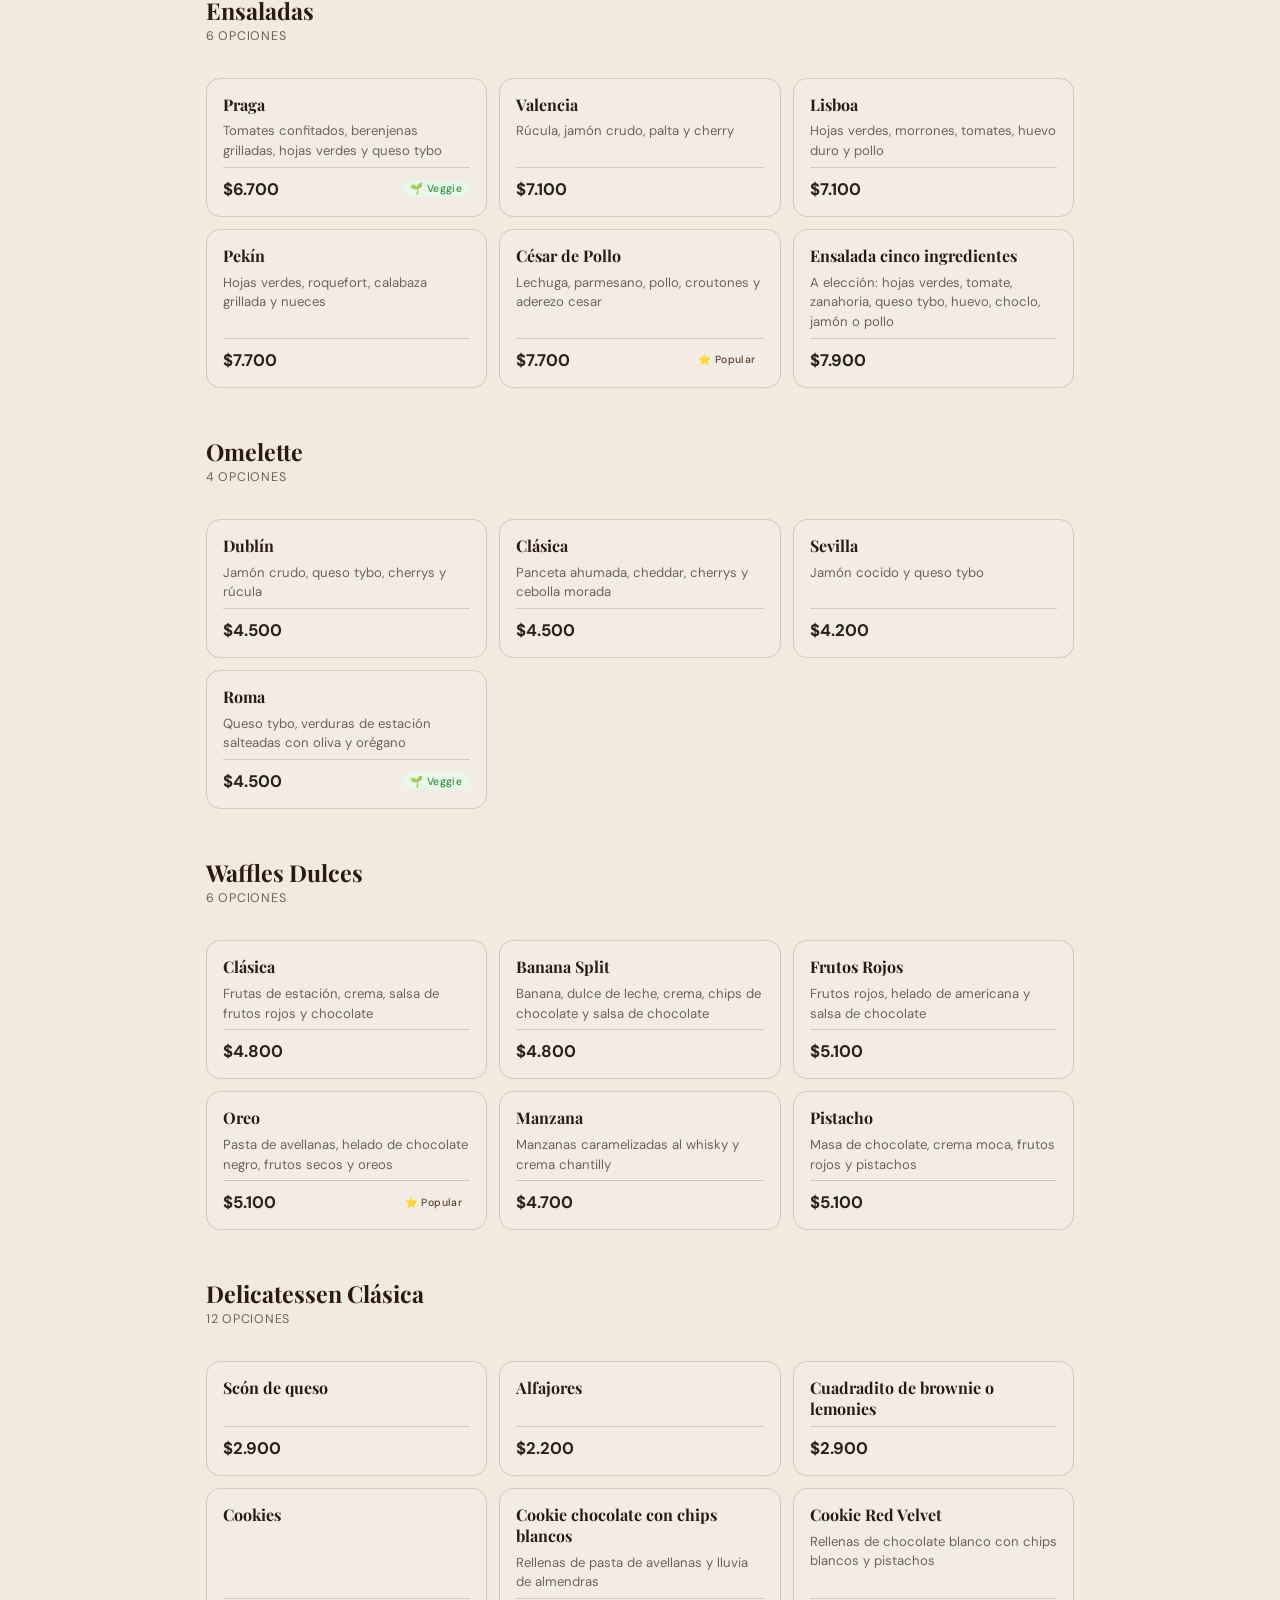
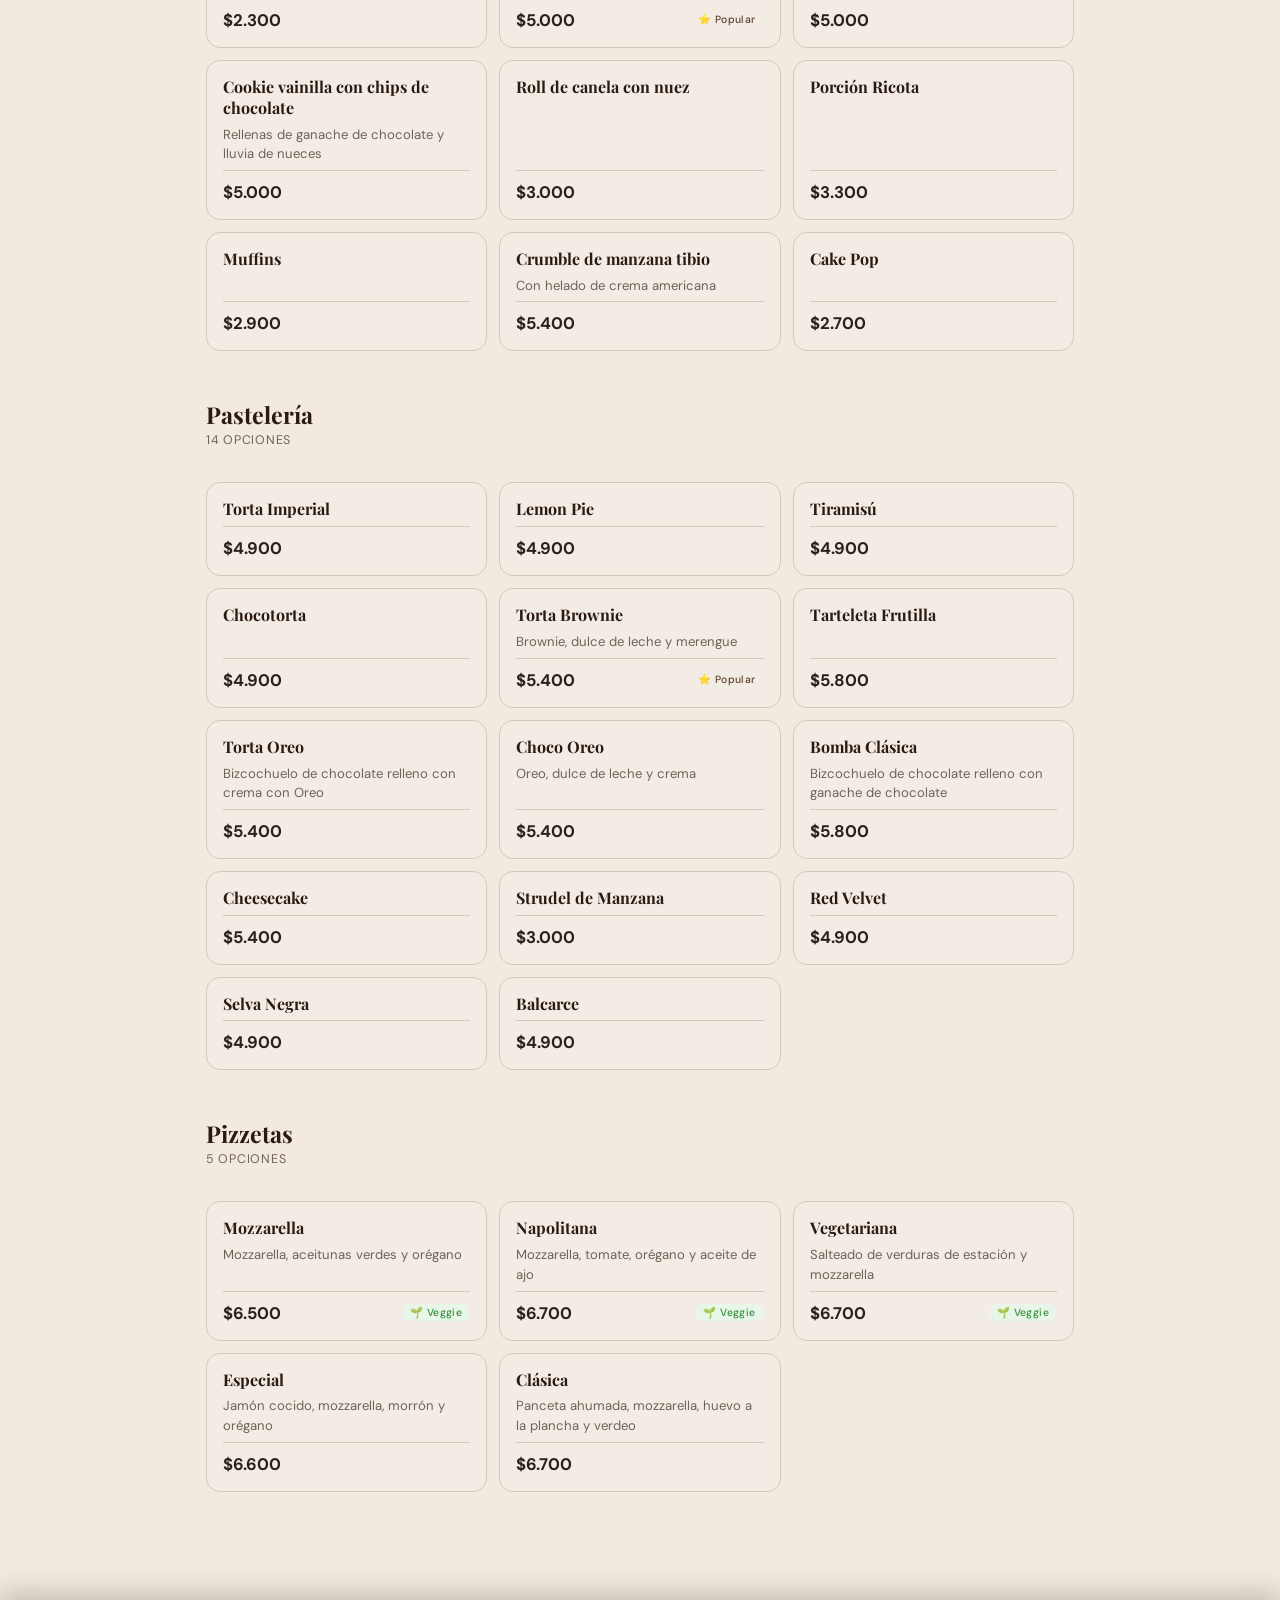
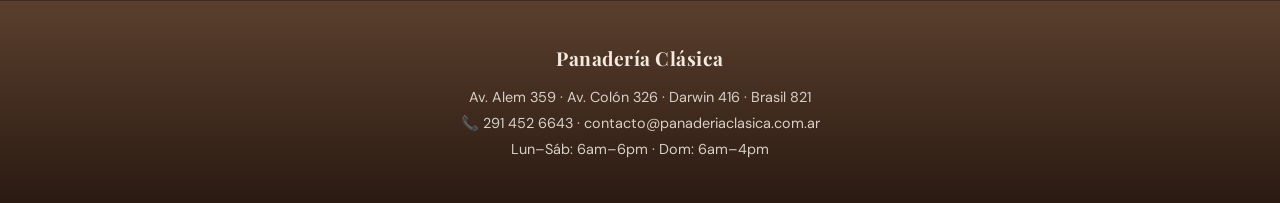
==== commit 2098a5c3: "change css" ====
--- a/index.html
+++ b/index.html
@@ -5,7 +5,7 @@
   <meta name="viewport" content="width=device-width, initial-scale=1.0" />
   <title>Nuestro Menú — Panadería Clásica</title>
   <link href="https://fonts.googleapis.com/css2?family=Playfair+Display:ital,wght@0,400;0,700;1,400&family=DM+Sans:wght@300;400;500&display=swap" rel="stylesheet" />
-  <link rel="stylesheet" href="/css/styles.css">
+  <link rel="stylesheet" href="css/styles.css">
 </head>
 <body>
 
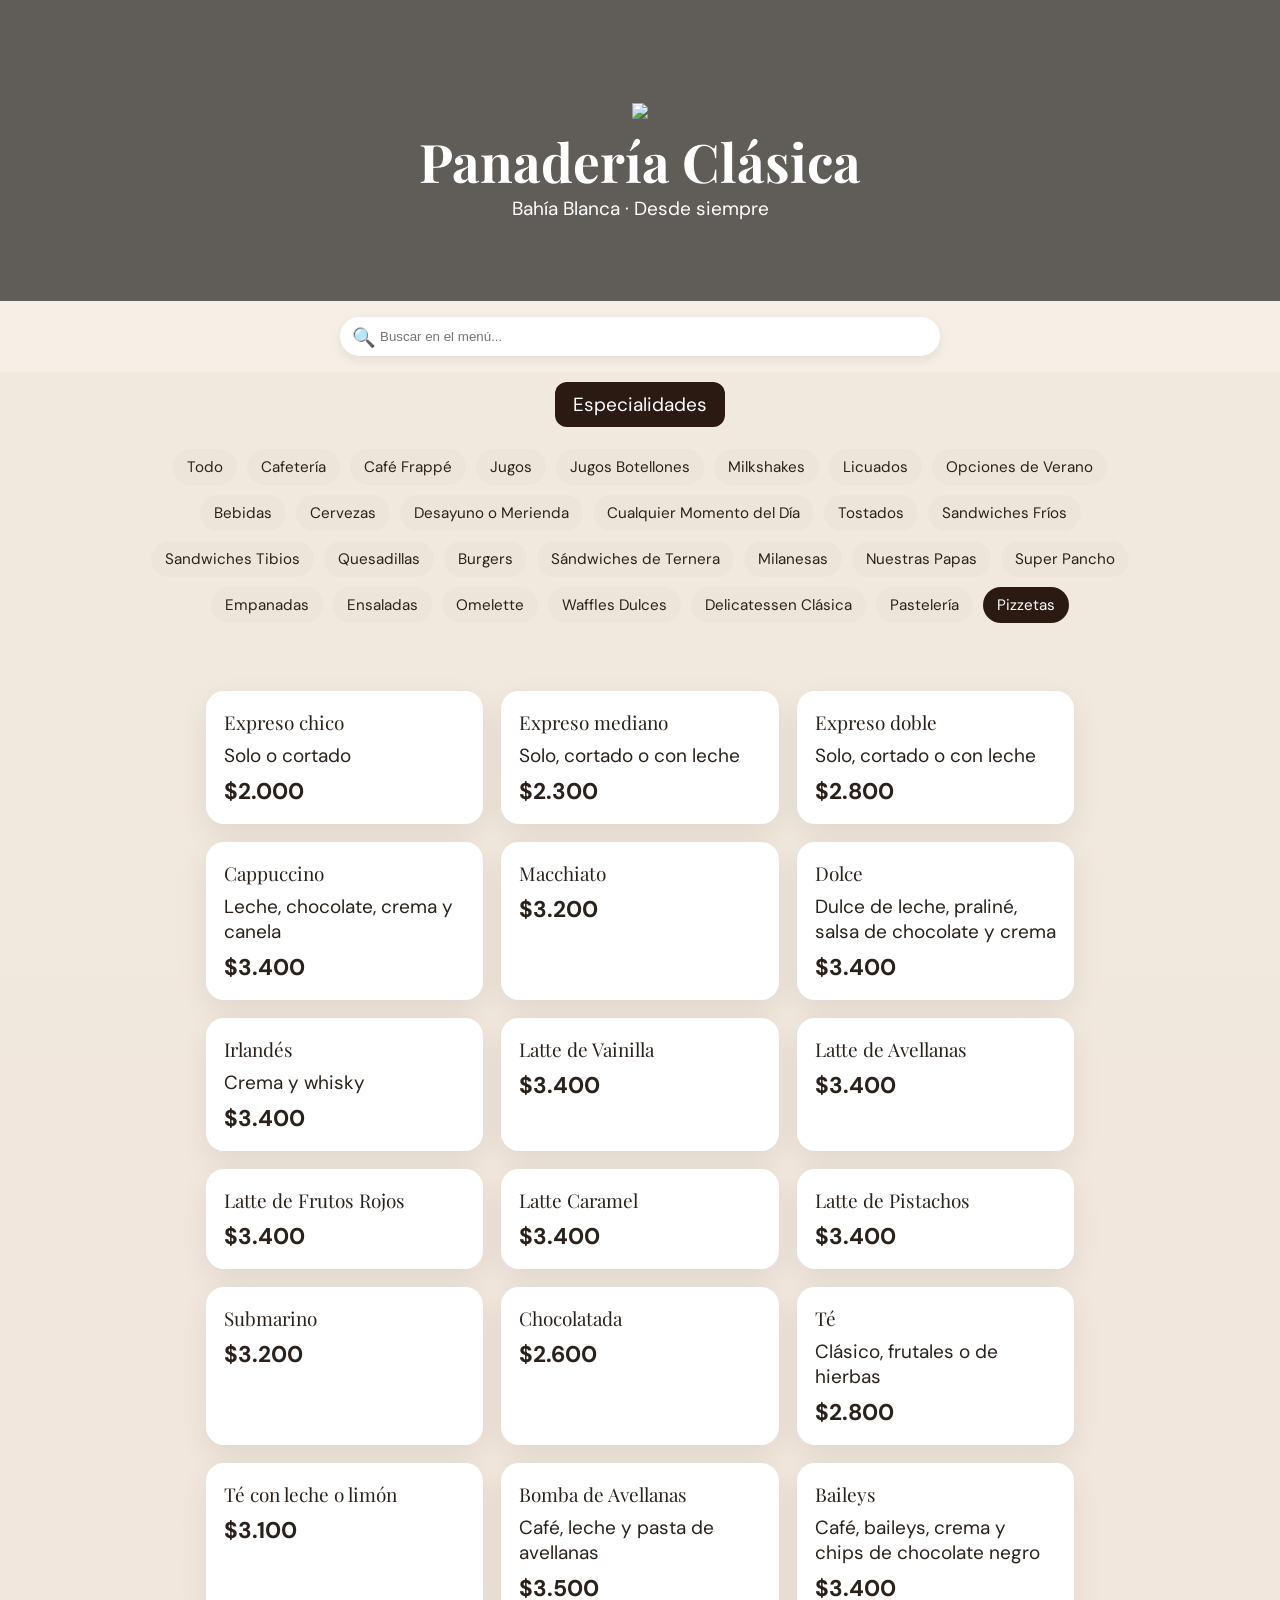
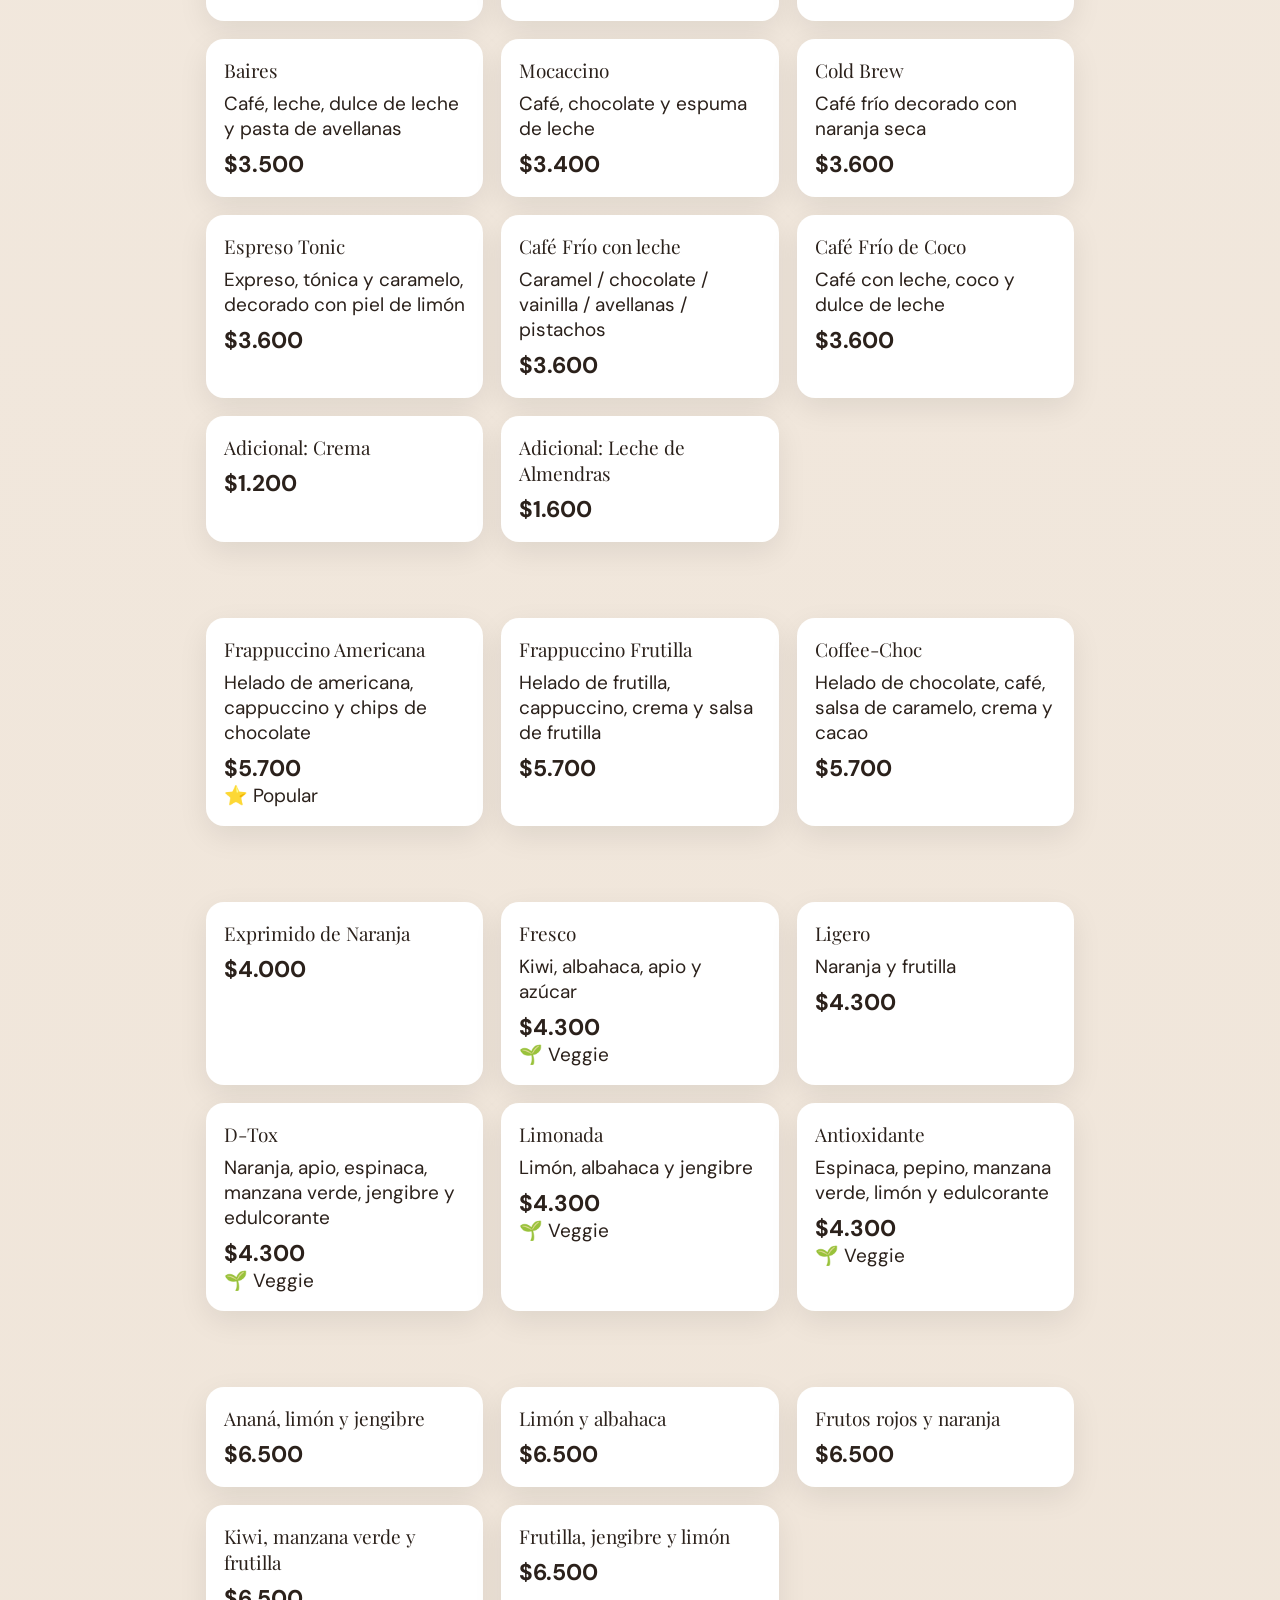
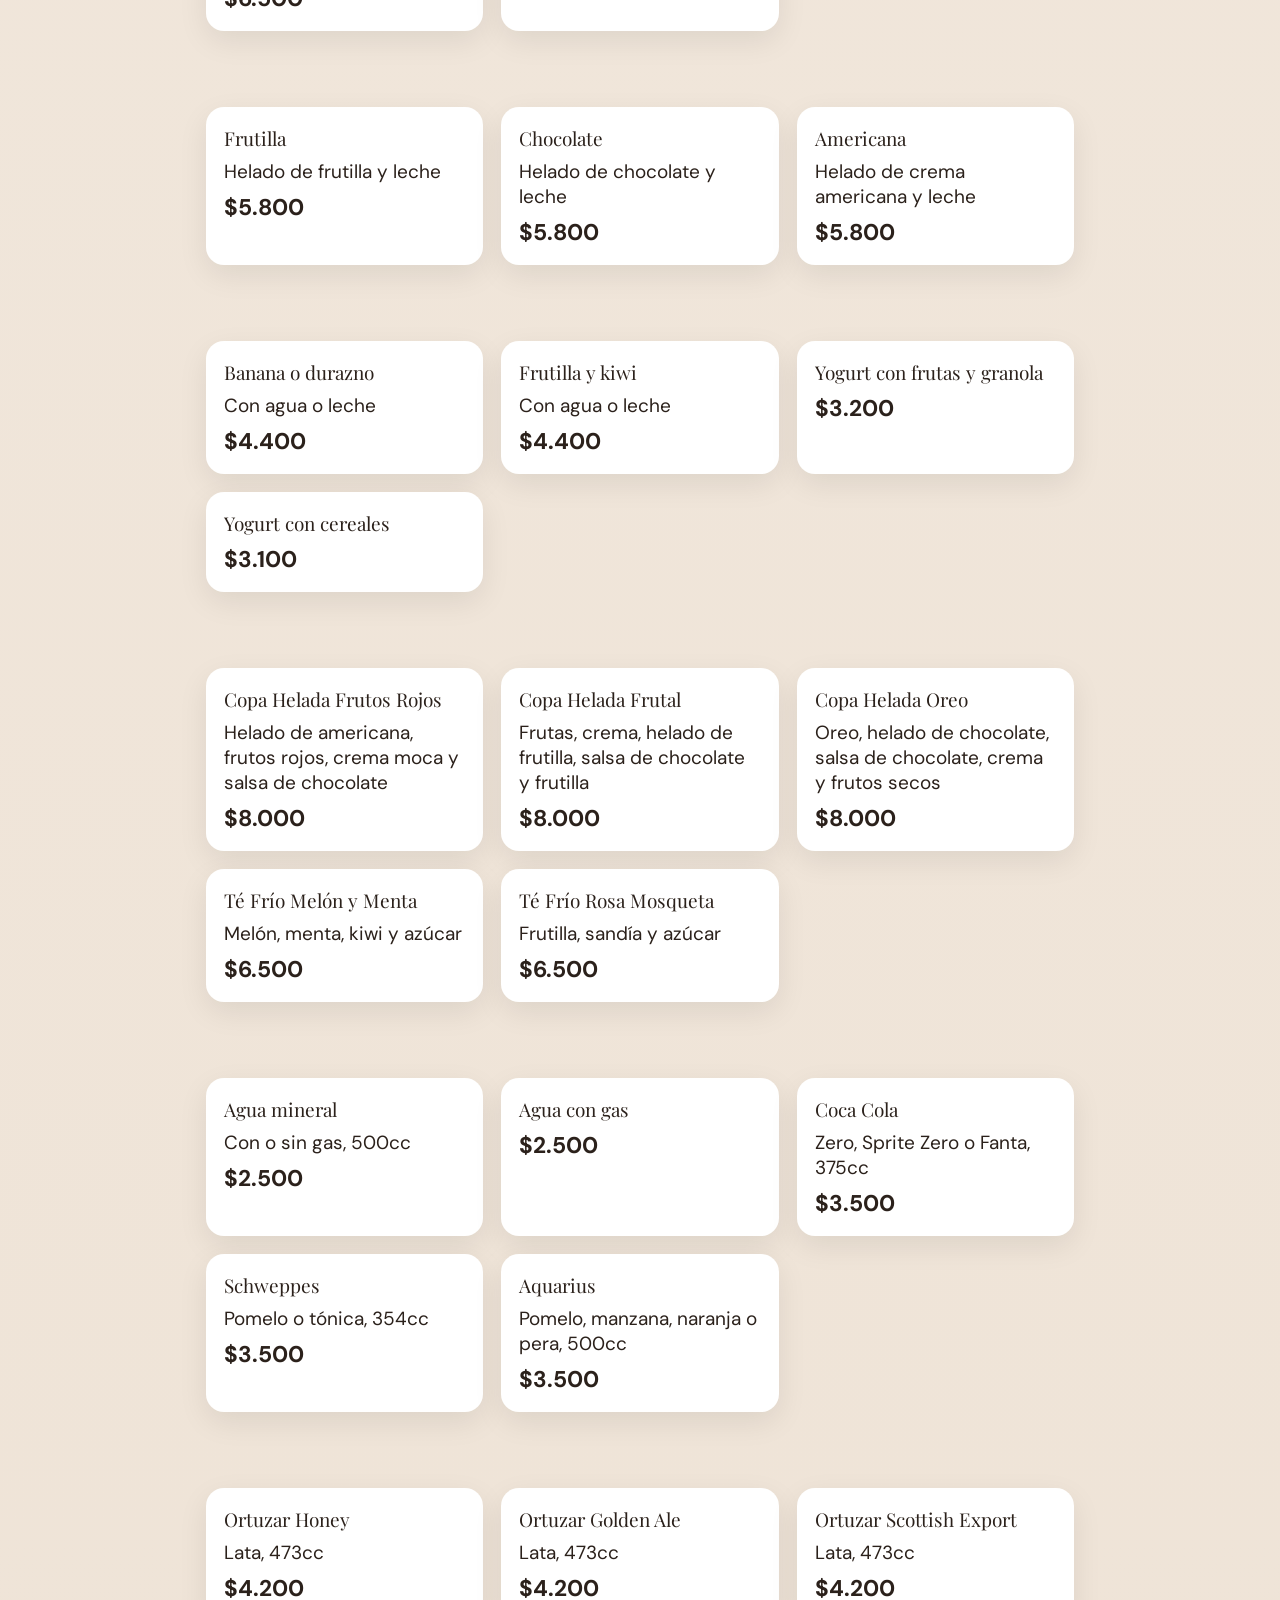
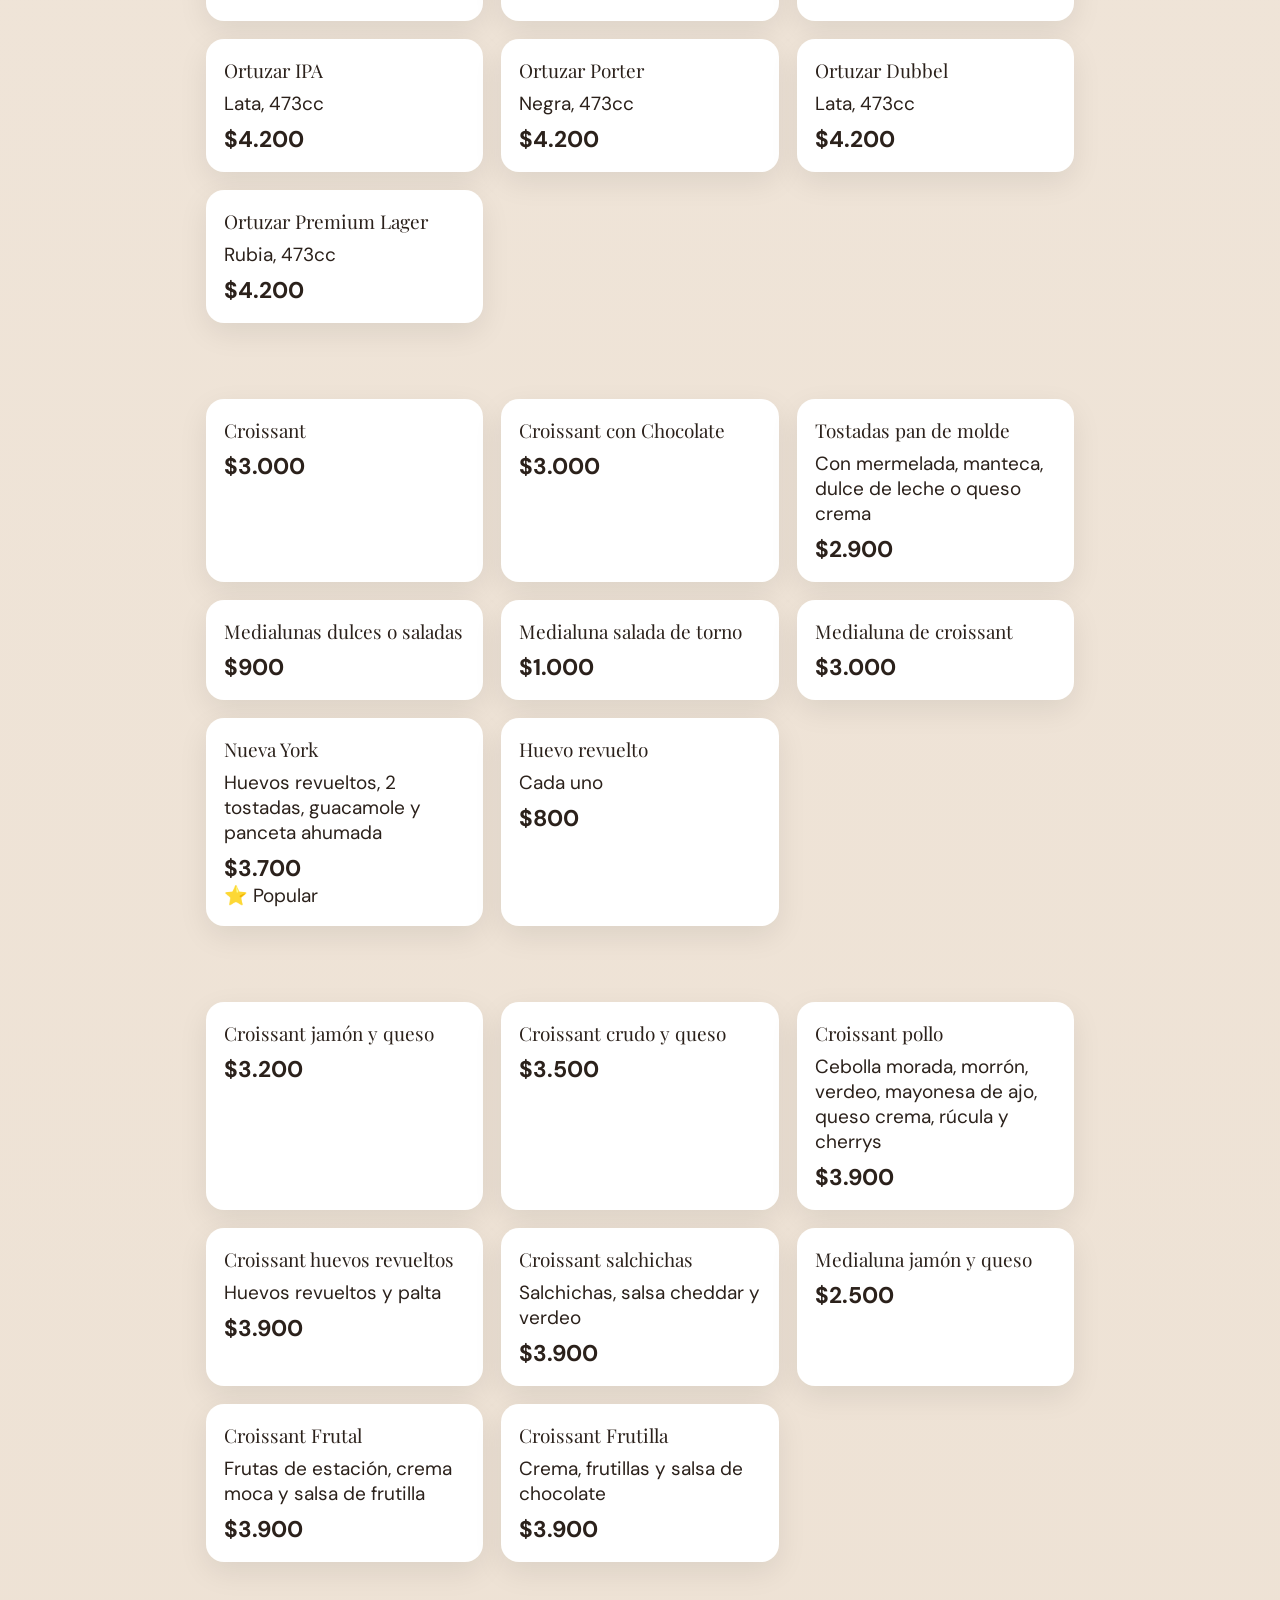
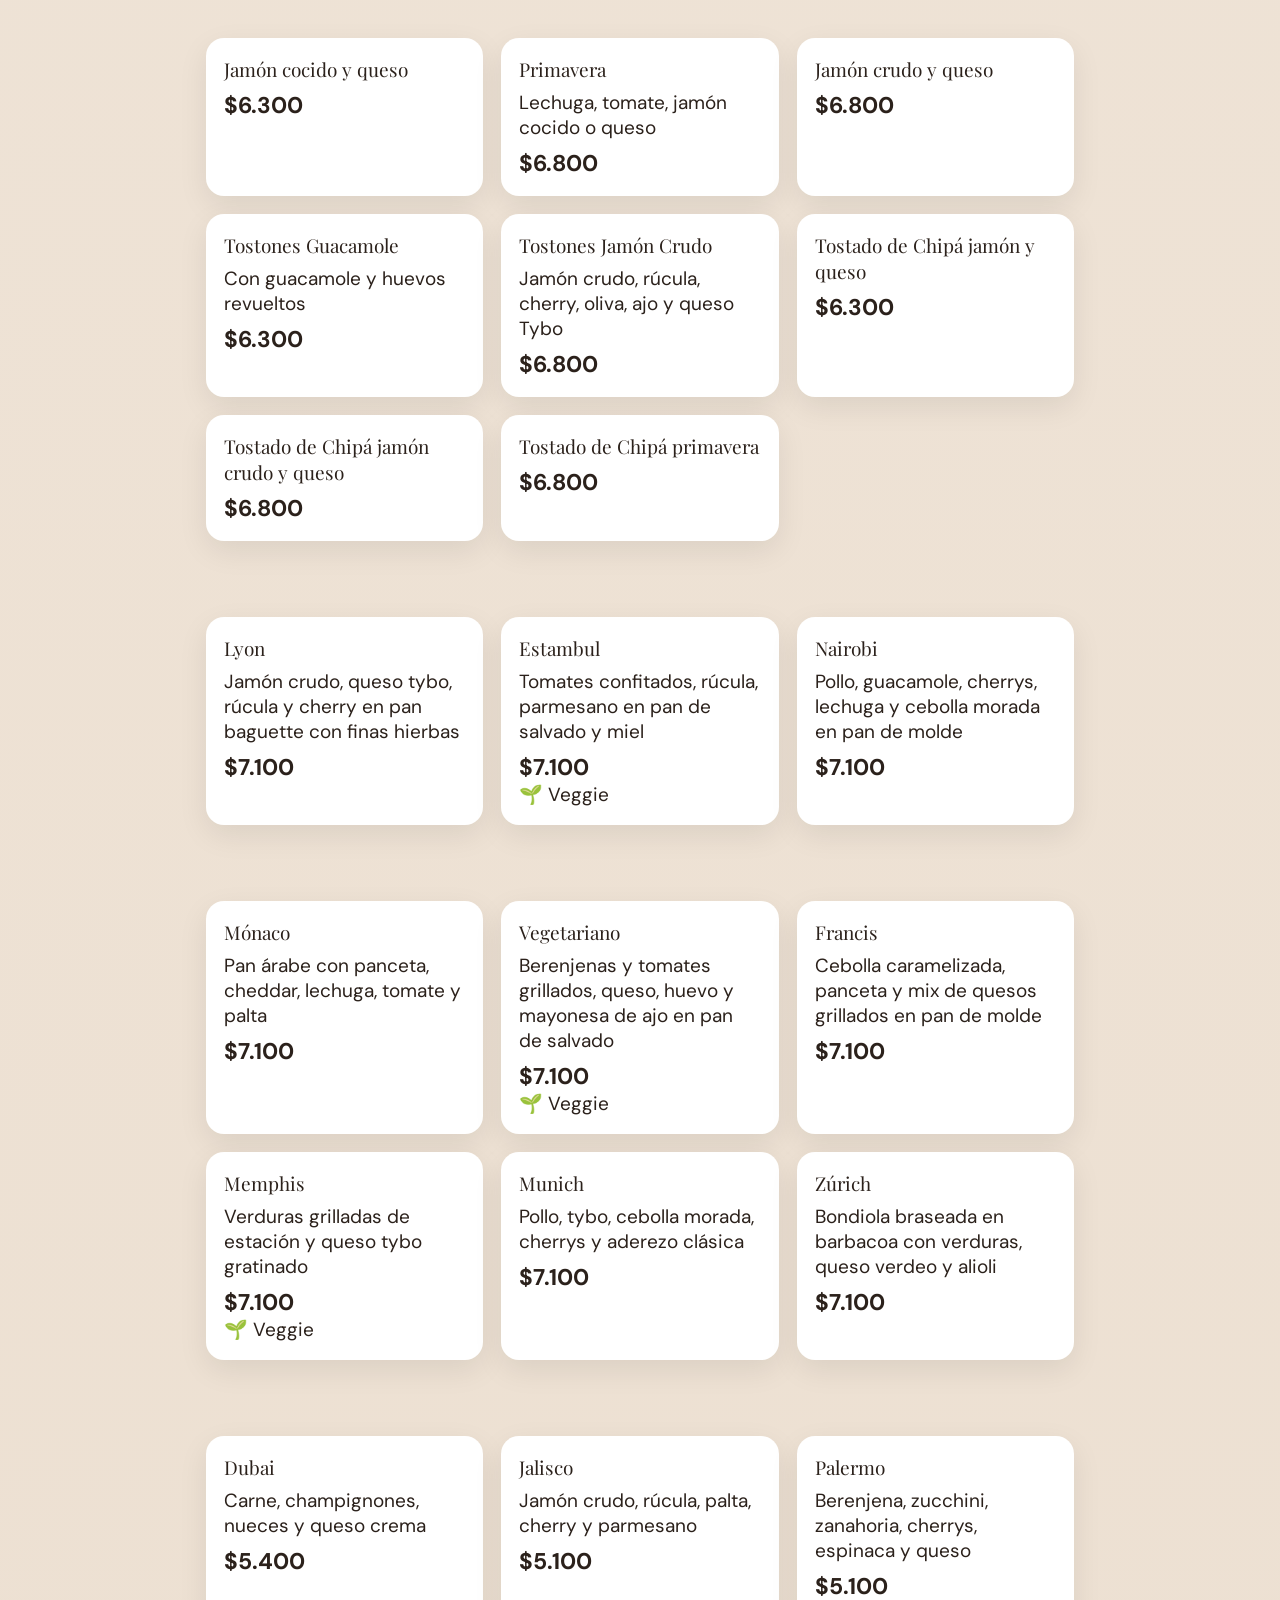
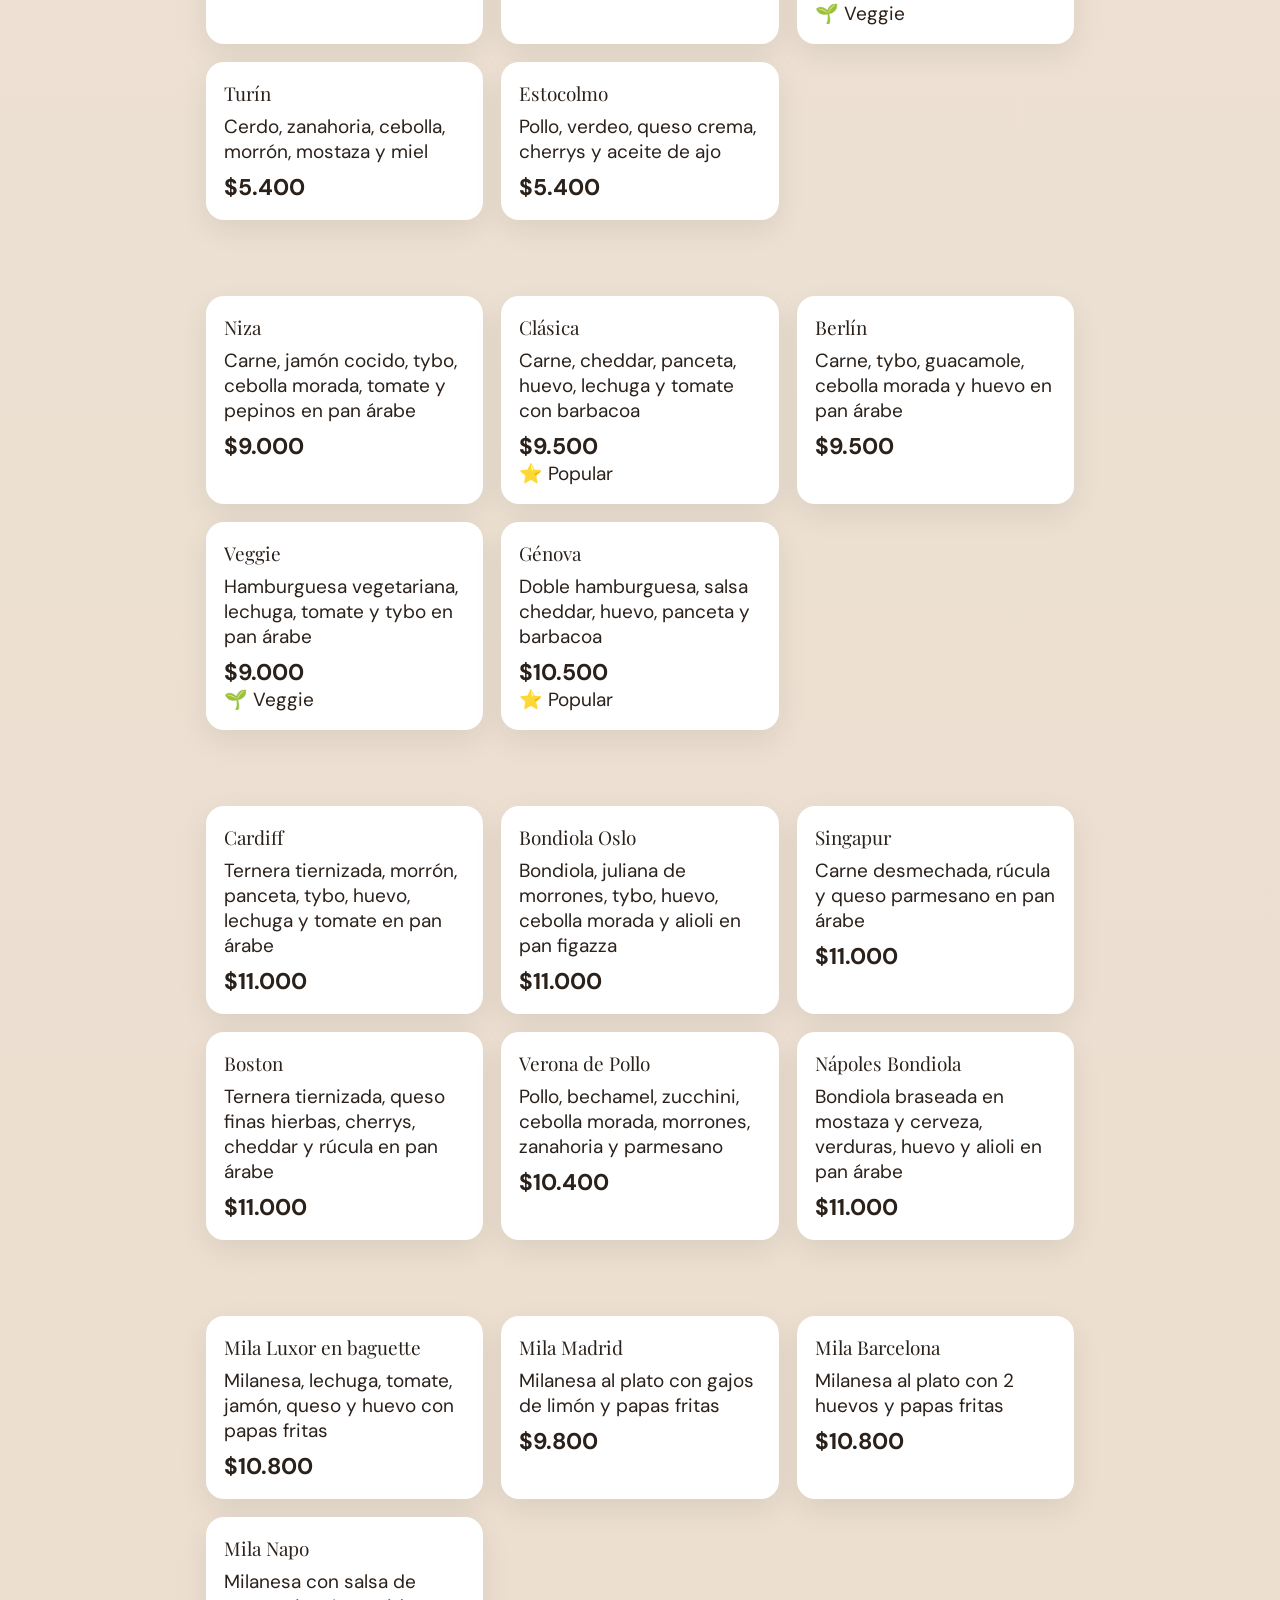
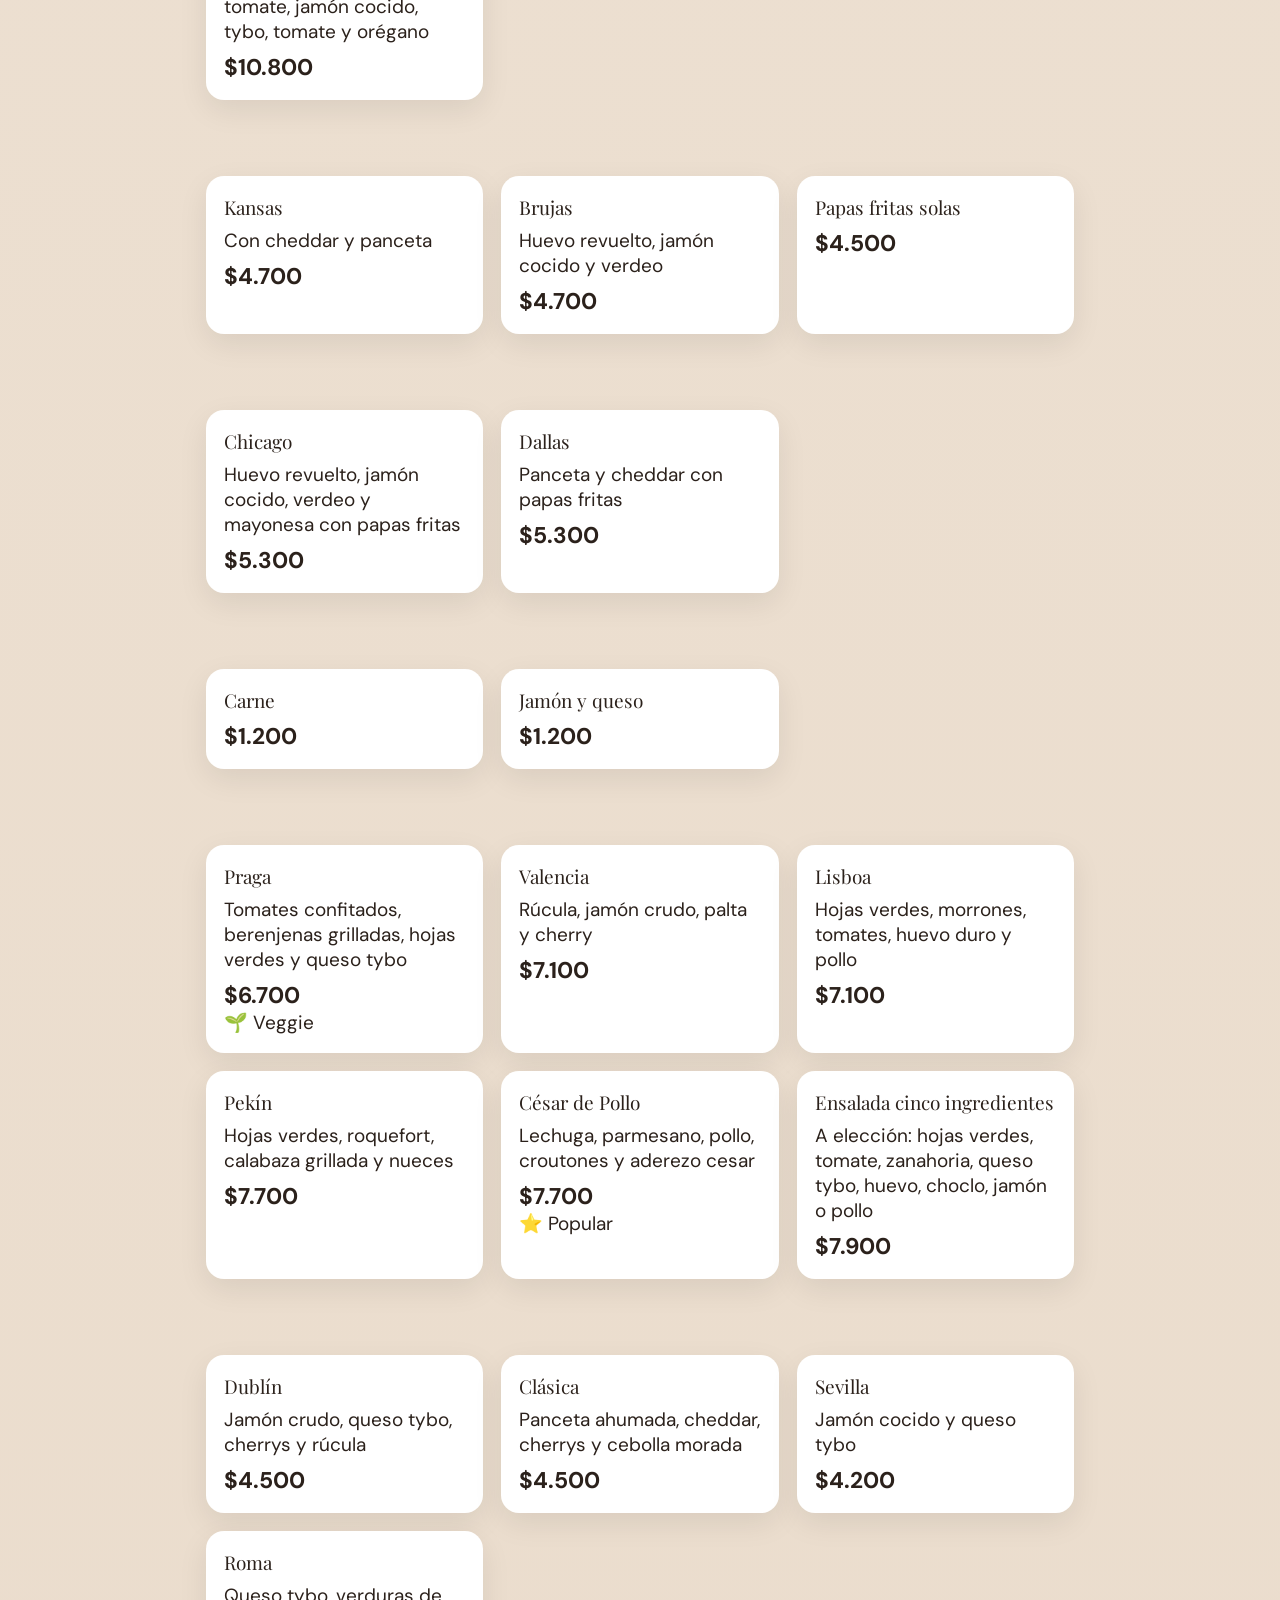
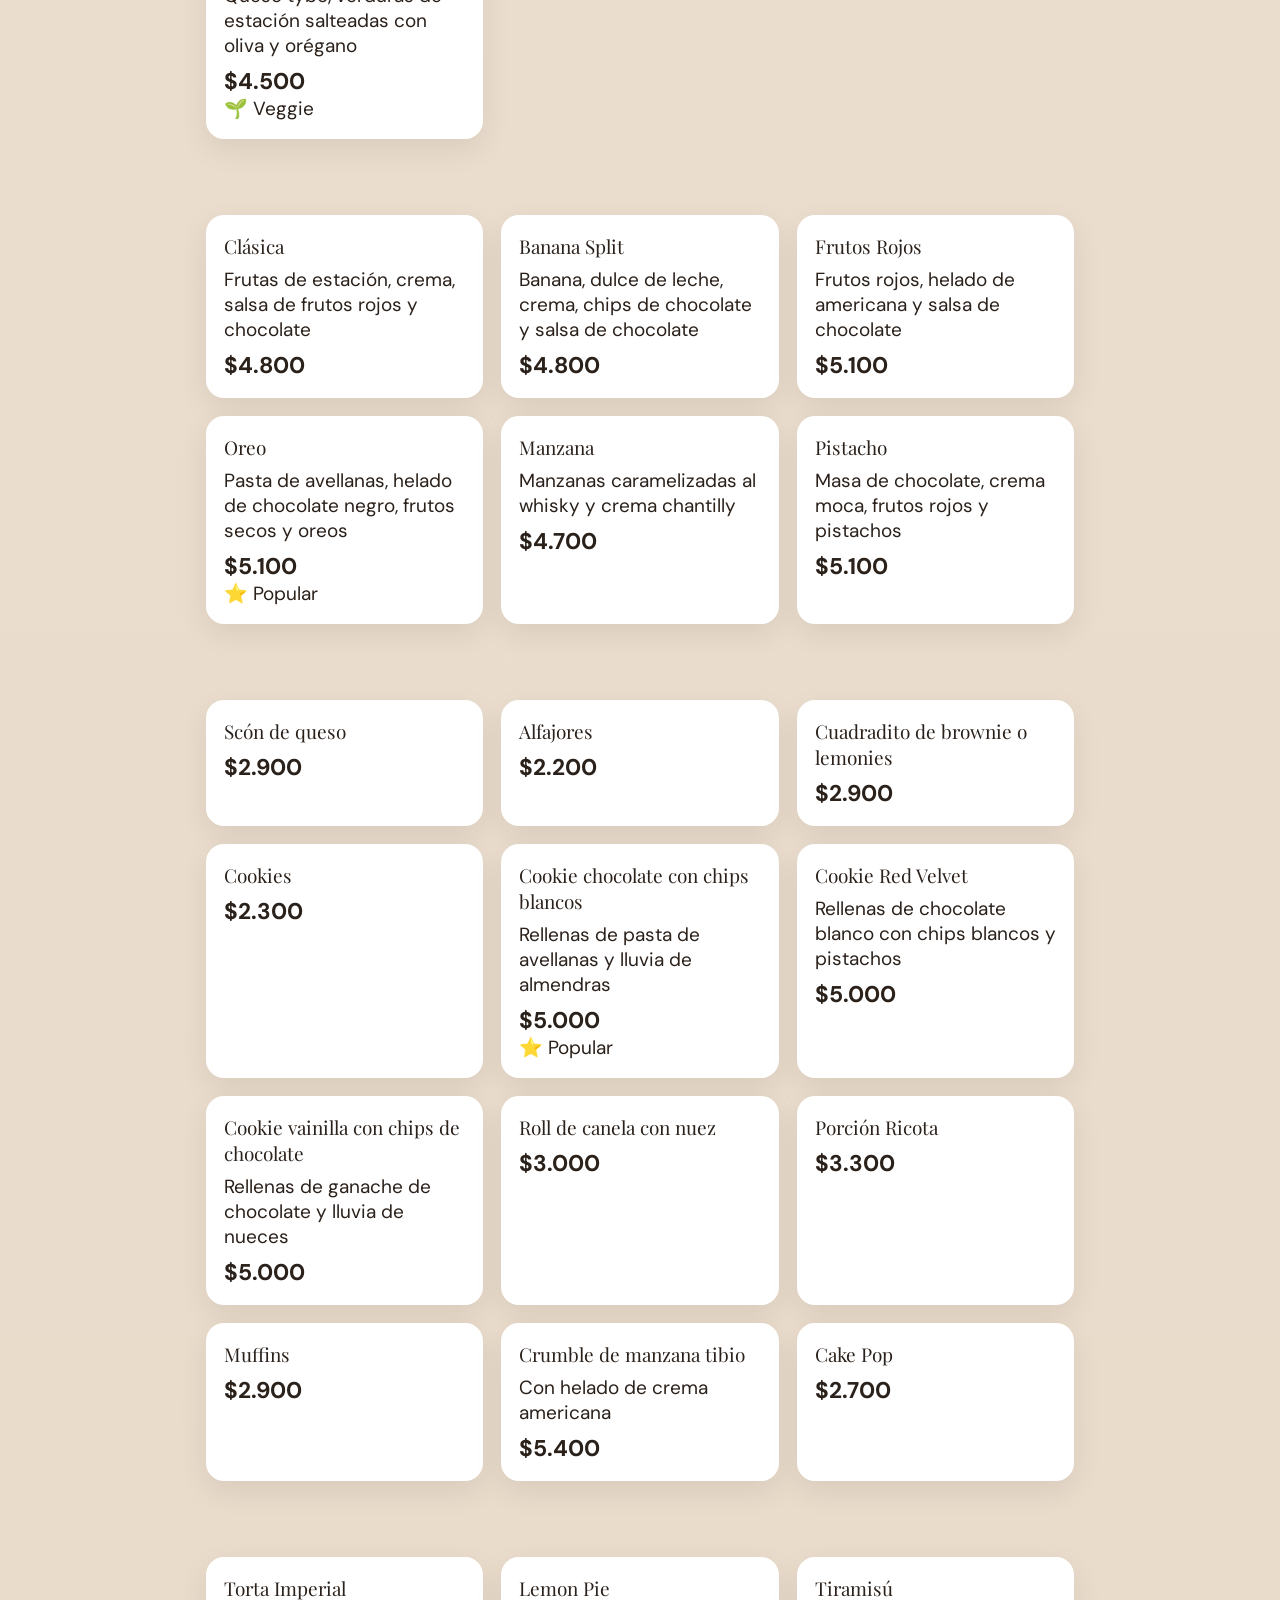
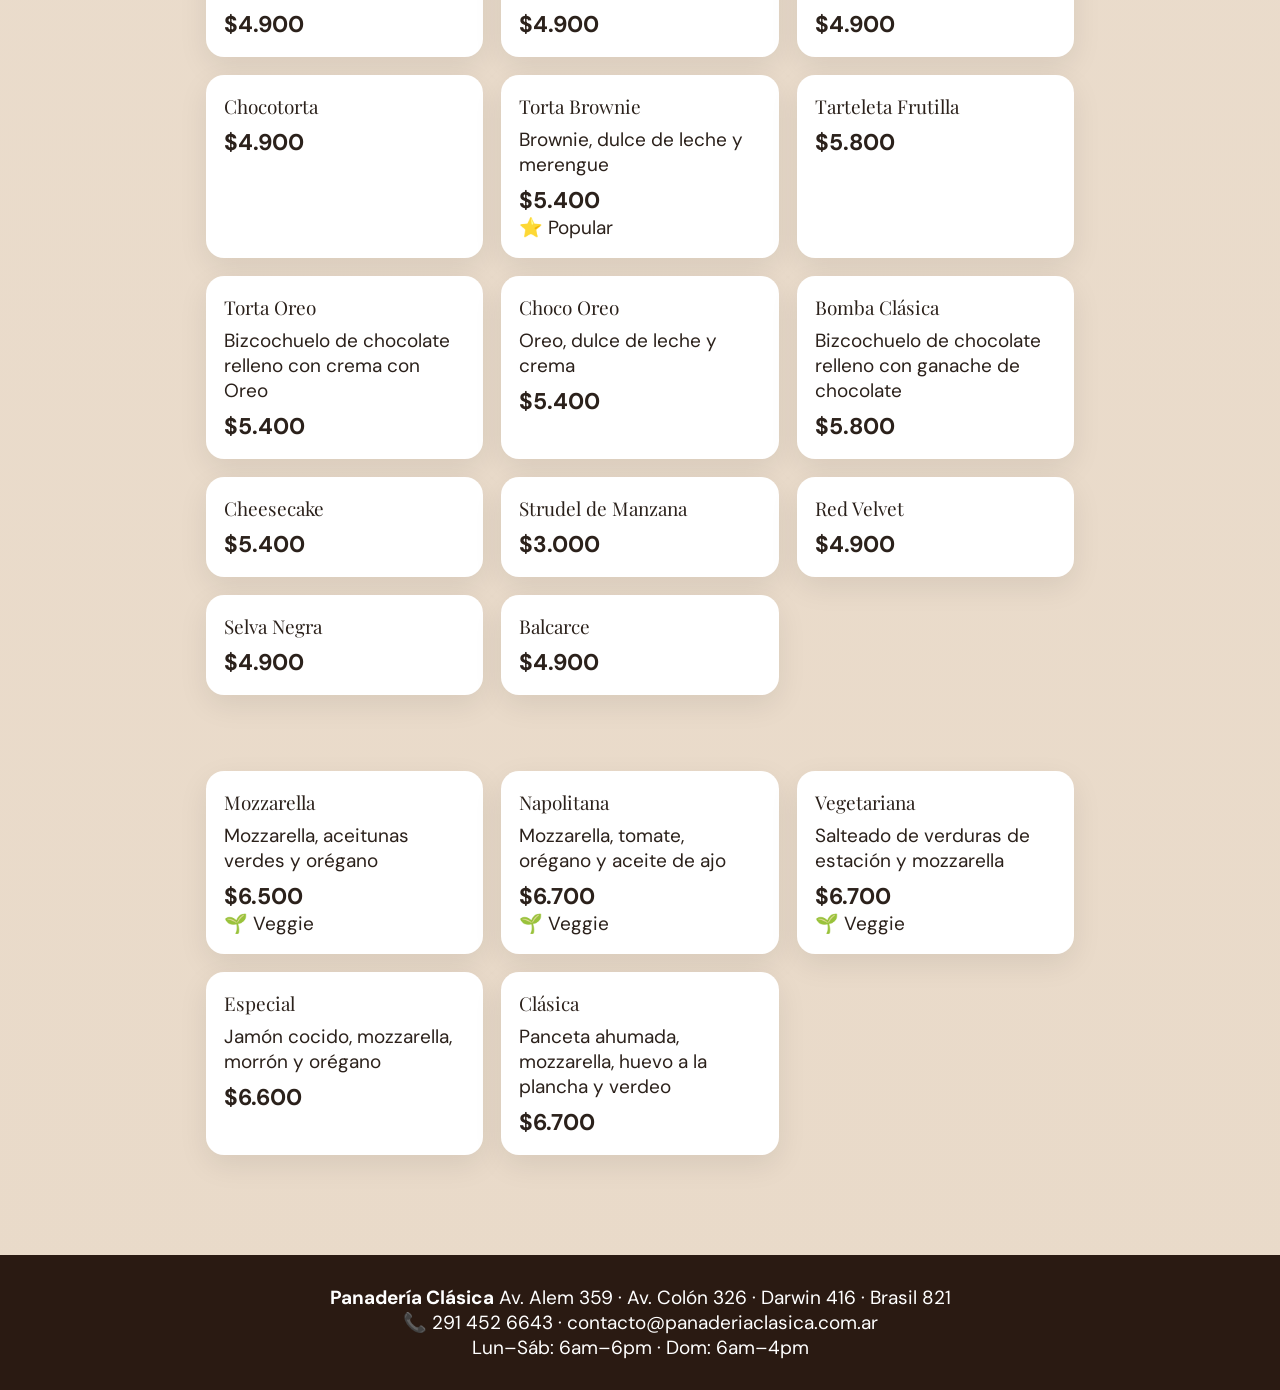
==== commit 42008ac6: "modificacion visual" ====
--- a/index.html
+++ b/index.html
@@ -2,51 +2,45 @@
 <html lang="es">
 <head>
   <meta charset="UTF-8" />
-  <meta name="viewport" content="width=device-width, initial-scale=1.0" />
-  <title>Nuestro Menú — Panadería Clásica</title>
-  <link href="https://fonts.googleapis.com/css2?family=Playfair+Display:ital,wght@0,400;0,700;1,400&family=DM+Sans:wght@300;400;500&display=swap" rel="stylesheet" />
-  <link rel="stylesheet" href="css/styles.css">
+  <meta name="viewport" content="width=device-width, initial-scale=1.0"/>
+  <title>Menú — Panadería Clásica</title>
+
+  <link href="https://fonts.googleapis.com/css2?family=Playfair+Display:wght@400;700&family=DM+Sans:wght@300;400;500&display=swap" rel="stylesheet"/>
+  <link rel="stylesheet" href="css/styles.css"/>
 </head>
 <body>
 
-<!-- HEADER -->
 <header>
-  <img class="header-logo" src="https://www.panaderiaclasica.com.ar/public/img/logo.png" alt="Panadería Clásica" />
-  <h1>panadería y pastelería</h1>
+  <img class="header-logo" src="https://www.panaderiaclasica.com.ar/public/img/logo.png"/>
+  <h1>Panadería Clásica</h1>
   <p>Bahía Blanca · Desde siempre</p>
-  <div class="header-divider"><span></span><i>✦</i><span></span></div>
-  <div style="text-align:center; margin: 10px 0;">
 </header>
 
-<!-- SEARCH -->
 <div class="search-wrap">
   <div class="search-inner">
     <span class="search-icon">🔍</span>
-    <input type="text" id="search-input" placeholder="Buscar en el menú… (ej: croissant, burger, café)" />
+    <input type="text" id="search-input" placeholder="Buscar en el menú..."/>
   </div>
   <div id="search-count"></div>
 </div>
 
-<!-- CATEGORY NAV -->
-<a href="pages/sucursales.html" class="btn-especialidades">
-  Especialidades
-</a>
+<div style="text-align:center;">
+  <a href="pages/sucursales.html" class="btn-especialidades">Especialidades</a>
+</div>
+
 <nav class="cat-nav">
   <div class="cat-nav-inner" id="cat-nav-inner">
     <a class="cat-btn active" href="#" data-cat="all">Todo</a>
   </div>
 </nav>
 
-<!-- MAIN -->
 <main id="main-content"></main>
 
-<!-- NO RESULTS -->
 <div id="no-results">
   <h3>Sin resultados</h3>
-  <p>Probá con otro término de búsqueda.</p>
+  <p>Probá con otra búsqueda.</p>
 </div>
 
-<!-- FOOTER -->
 <footer>
   <strong>Panadería Clásica</strong>
   Av. Alem 359 · Av. Colón 326 · Darwin 416 · Brasil 821<br/>
@@ -54,8 +48,8 @@
   Lun–Sáb: 6am–6pm · Dom: 6am–4pm
 </footer>
 
-<button id="scroll-top" title="Volver arriba">↑</button>
+<button id="scroll-top">↑</button>
 
 <script src="scripts/script.js"></script>
 </body>
-</html>
+</html>
--- a/css/styles.css
+++ b/css/styles.css
@@ -1,405 +1,230 @@
-*, *::before, *::after { box-sizing: border-box; margin: 0; padding: 0; }
+* { box-sizing: border-box; margin: 0; padding: 0; }
+html {
+  font-size: 19px; 
+}
 
 :root {
-  --cream: #f2e9df;
-  --warm-white: #d8cfc6;
-
+  --cream: #f6efe6;
   --brown-dark: #2a1a12;
-  --brown-mid: #5a3f2d;
-  --brown-light: #9b7356;
-
-  --black: #1b1b1b;
-
-  --gray-dark: #3f3a36;
-  --gray-mid: #6f655d;
-  --gray-light: #d8cfc6;
-
   --text: #2b211b;
-  --text-muted: #6f6258;
-
-  --border: #d6c7b8;
-  --card-bg: #f3ece4;
-
-  --shadow: 0 6px 20px rgba(0, 0, 0, 0.10);
-}
-
-html { scroll-behavior: smooth; }
+}
 
 body {
   font-family: 'DM Sans', sans-serif;
-  background-color: var(--cream);
+  background: linear-gradient(to bottom,  #f2e9df, #e9dac9);
   color: var(--text);
-  min-height: 100vh;
-}
-
-/* ── HEADER ── */
+}
+
+/* HEADER */
 header {
-  background: var(--brown-dark);
-  padding: 28px 24px 20px;
+  position: relative;
+  padding: 100px 20px 80px;
   text-align: center;
-  position: relative;
-  overflow: hidden;
-}
+  color: white;
+  background: url("https://www.panaderiaclasica.com.ar/public/img/categorias/3/cafeteria-clasica-panaderia-bahia-blanca-desktop.jpg") center/cover no-repeat;
+}
+
 header::before {
-  content: '';
+  content: "";
   position: absolute;
   inset: 0;
-  background: repeating-linear-gradient(
-    45deg,
-    transparent,
-    transparent 30px,
-    rgba(255,255,255,0.02) 30px,
-    rgba(255,255,255,0.02) 31px
-  );
-}
-.header-logo {
-  width: auto;
-  height: 90px;
-  
-  border: 3px solid var(--gold);
-  object-fit: cover;
-  margin-bottom: 12px;
-  position: relative;
-}
+  background: rgba(0,0,0,0.6);
+}
+
+header * { position: relative; }
+
+.header-logo { height: 80px; }
+
 header h1 {
   font-family: 'Playfair Display', serif;
-  font-size: 2rem;
-  color: var(--cream);
-  letter-spacing: 0.02em;
-  position: relative;
-}
-header p {
-  color: var(--gold-light);
-  font-size: 0.85rem;
-  margin-top: 4px;
-  letter-spacing: 0.12em;
-  text-transform: uppercase;
-  position: relative;
-}
-.header-divider {
-  display: flex;
-  align-items: center;
-  justify-content: center;
-  gap: 12px;
-  margin: 14px auto 0;
-  max-width: 200px;
-}
-.header-divider span {
-  height: 1px;
-  flex: 1;
-  background: var(--gold);
-  opacity: 0.5;
-}
-.header-divider i {
-  color: var(--gold);
-  font-size: 0.7rem;
-}
-
-/* ── SEARCH ── */
+  font-size: 2.8rem;
+}
+
+/* SEARCH */
 .search-wrap {
-  background: var(--warm-white);
-  padding: 16px 20px;
-  border-bottom: 1px solid var(--border);
+  padding: 16px;
   position: sticky;
   top: 0;
-  z-index: 100;
-  box-shadow: 0 2px 12px rgba(44,26,14,0.07);
-}
+  background: #f6efe6;
+  z-index: 10;
+}
+
 .search-inner {
-  max-width: 640px;
-  margin: 0 auto;
+  max-width: 600px;
+  margin: auto;
   position: relative;
 }
+
 .search-inner input {
   width: 100%;
-  padding: 12px 16px 12px 44px;
-  border: 1.5px solid var(--border);
-  border-radius: 50px;
-  font-family: 'DM Sans', sans-serif;
-  font-size: 0.95rem;
-  background: var(--cream);
-  color: var(--text);
-  outline: none;
-  transition: border-color 0.2s;
-}
-.search-inner input:focus { border-color: var(--gold); }
-.search-inner input::placeholder { color: var(--text-muted); }
+  padding: 12px 16px 12px 40px;
+  border-radius: 30px;
+  border: none;
+  background: white;
+  box-shadow: 0 4px 12px rgba(0,0,0,0.08);
+}
+
 .search-icon {
   position: absolute;
-  left: 16px;
+  left: 12px;
   top: 50%;
   transform: translateY(-50%);
-  color: var(--text-muted);
-  font-size: 1rem;
-}
-#search-count {
-  text-align: center;
-  font-size: 0.8rem;
-  color: var(--text-muted);
-  margin-top: 6px;
-  display: none;
-}
-
-/* ── CATEGORY NAV ── */
+}
+
+/* NAV (AHORA MULTILÍNEA) */
 .cat-nav {
-  background: var(--warm-white);
-  border-bottom: 1px solid var(--border);
-  padding: 10px 16px;
-}
+  padding: 12px;
+}
+
 .cat-nav-inner {
   display: flex;
-  flex-wrap: wrap;
-  gap: 6px;
+  flex-wrap: wrap; 
   justify-content: center;
-  max-width: 900px;
+  gap: 10px;
+  max-width: 1000px;
   margin: 0 auto;
 }
+
 .cat-btn {
-  display: inline-block;
-  padding: 6px 14px;
-  border-radius: 50px;
-  font-size: 0.78rem;
-  font-weight: 500;
-  font-family: 'DM Sans', sans-serif;
-  background: transparent;
-  color: var(--text-muted);
-  border: 1.5px solid var(--border);
-  cursor: pointer;
-  transition: all 0.2s;
+  text-decoration: none;
+  color: var(--text);
+  background: #eee5da;
+  padding: 8px 14px;
+  border-radius: 20px;
   white-space: nowrap;
-  text-decoration: none;
-}
+  font-size: 0.8rem;
+  transition: 0.2s;
+}
+
 .cat-btn:hover {
-  background: var(--gold-pale);
-  color: var(--brown-mid);
-  border-color: var(--gold-light);
-}
+  transform: translateY(-2px);
+}
+
 .cat-btn.active {
   background: var(--brown-dark);
-  color: var(--cream);
-  border-color: var(--brown-dark);
-}
-
-/* ── MAIN ── */
+  color: white;
+}
+
+/* MAIN */
 main {
   max-width: 900px;
-  margin: 0 auto;
-  padding: 28px 16px 60px;
-}
-
-/* ── CATEGORY SECTION ── */
-.cat-section {
-  margin-bottom: 48px;
-  animation: fadeUp 0.4s ease both;
-}
-@keyframes fadeUp {
-  from { opacity: 0; transform: translateY(16px); }
-  to   { opacity: 1; transform: translateY(0); }
-}
-
+  margin: auto;
+  padding: 40px 16px;
+}
+
+/* CATEGORY */
 .cat-header {
-  display: flex;
-  align-items: center;
-  gap: 14px;
-  margin-bottom: 18px;
-}
+  position: relative;
+  border-radius: 16px;
+  overflow: hidden;
+  margin-bottom: 16px;
+}
+
 .cat-header img {
-  width: auto;
-  height: 84px;
-  border-radius: 12px;
+  width: 100%;
+  height: 160px;
   object-fit: cover;
-  border: 2px solid var(--border);
-}
-.cat-header-text h2 {
-  font-family: 'Playfair Display', serif;
-  font-size: 1.45rem;
-  color: var(--brown-dark);
-}
-.cat-header-text p {
-  font-size: 0.78rem;
-  color: var(--text-muted);
-  margin-top: 2px;
-  letter-spacing: 0.06em;
-  text-transform: uppercase;
-}
-.cat-divider {
-  height: 2px;
-  background: linear-gradient(to right, var(--gold), transparent);
-  margin-bottom: 14px;
-  border-radius: 2px;
-}
-
-/* ── PRODUCT GRID ── */
+}
+
+.cat-header-text {
+  position: absolute;
+  bottom: 10px;
+  left: 15px;
+  color: rgb(0, 0, 0);
+}
+
+/* GRID */
 .product-grid {
   display: grid;
-  grid-template-columns: repeat(auto-fill, minmax(250px, 1fr));
-  gap: 12px;
-}
-
+  grid-template-columns: repeat(auto-fill, minmax(270px, 1fr));
+  gap: 18px;
+}
+
+/* CARD */
 .product-card {
-  background: var(--card-bg);
-  border: 1px solid var(--border);
-  border-radius: 14px;
-  padding: 16px;
+  background: white;
+  border-radius: 18px;
+  padding: 18px;
   display: flex;
   flex-direction: column;
-  gap: 6px;
-  transition: transform 0.2s, box-shadow 0.2s;
-  position: relative;
-}
+  gap: 8px;
+  transition: 0.3s;
+  box-shadow: 0 10px 30px rgba(0,0,0,0.08);
+}
+
 .product-card:hover {
-  transform: translateY(-2px);
-  box-shadow: var(--shadow);
-}
+  transform: translateY(-6px) scale(1.02);
+}
+
 .product-name {
   font-family: 'Playfair Display', serif;
-  font-size: 1rem;
-  color: var(--brown-dark);
-  font-weight: 700;
-  line-height: 1.3;
-}
-.product-desc {
-  font-size: 0.82rem;
-  color: var(--text-muted);
-  line-height: 1.5;
-}
-.product-footer {
-  display: flex;
-  align-items: center;
-  justify-content: space-between;
-  margin-top: auto;
-  padding-top: 10px;
-  border-top: 1px solid var(--border);
-}
+}
+
 .product-price {
-  font-size: 1.05rem;
-  font-weight: 700;
-  color: var(--gold);
-}
-.product-badges {
-  display: flex;
-  gap: 4px;
-  flex-wrap: wrap;
-}
-.badge {
-  font-size: 0.65rem;
-  padding: 2px 8px;
-  border-radius: 50px;
-  font-weight: 500;
-  letter-spacing: 0.04em;
-}
-.badge-veg  { background: #e8f5e9; color: #388e3c; }
-.badge-pop  { background: var(--gold-pale); color: var(--brown-mid); }
-.badge-new  { background: #fce4ec; color: #c62828; }
-
-/* ── NO RESULTS ── */
-#no-results {
-  display: none;
+  font-size: 1.2rem;
+  font-weight: bold;
+}
+
+/* BOTÓN */
+.btn-especialidades {
+  display: inline-block;
+  margin: 10px;
+  padding: 10px 18px;
+  background: var(--brown-dark);
+  color: white;
+  border-radius: 12px;
+  text-decoration: none;
+}
+
+/* FOOTER */
+footer {
   text-align: center;
-  padding: 60px 20px;
-  color: var(--text-muted);
-}
-#no-results h3 {
-  font-family: 'Playfair Display', serif;
-  font-size: 1.4rem;
-  margin-bottom: 8px;
-}
-
-/* ── FOOTER ── */
-footer {
-  background: linear-gradient(180deg, var(--brown-mid), var(--brown-dark));
-  color: var(--warm-white);
-  text-align: center;
-  padding: 40px 20px;
-  font-size: 0.9rem;
-  line-height: 1.8;
-
-  border-top: 1px solid rgba(255, 255, 255, 0.08);
-  box-shadow: 0 -8px 25px rgba(0, 0, 0, 0.18);
-}
-
-footer strong {
-  display: block;
-  font-family: 'Playfair Display', serif;
-  font-size: 1.2rem;
-  color: var(--cream);
-  margin-bottom: 10px;
-  letter-spacing: 0.5px;
-}
-
-footer a {
-  color: var(--gray-light);
-  text-decoration: none;
-  transition: color 0.2s ease;
-}
-
-footer a:hover {
-  color: var(--warm-white);
-}
-/* ── SCROLL TO TOP ── */
+  padding: 30px;
+  background: var(--brown-dark);
+  color: white;
+}
+
+/* SCROLL */
 #scroll-top {
   position: fixed;
-  bottom: 24px;
+  bottom: 20px;
   right: 20px;
-  width: 44px;
-  height: 44px;
-  background: var(--brown-dark);
-  color: var(--cream);
+  background: var(--brown-dark);
+  color: white;
   border: none;
   border-radius: 50%;
-  font-size: 1.1rem;
-  cursor: pointer;
-  display: flex;
-  align-items: center;
-  justify-content: center;
-  opacity: 0;
-  pointer-events: none;
-  transition: opacity 0.3s;
-  box-shadow: 0 4px 16px rgba(44,26,14,0.25);
-  z-index: 200;
-}
-#scroll-top.visible { opacity: 1; pointer-events: auto; }
-
-@media (max-width: 480px) {
-  header h1 { font-size: 1.6rem; }
-  .product-grid { grid-template-columns: 1fr; }
-  .cat-header img { width: 48px; height: 48px; }
-  .cat-btn { font-size: 0.72rem; padding: 5px 11px; }
-}
-
-.btn-especialidades {
-  display: inline-block;
-  background: var(--brown-dark);
-  color: var(--warm-white);
-  padding: 10px 18px;
-  border-radius: 12px;
+  width: 40px;
+  height: 40px;
+  display: none;
+}
+
+#scroll-top.visible {
+  display: block;
+}
+
+.cat-section {
+  margin-bottom: 60px; 
+}
+
+.cat-header-text h2,
+.cat-header-text p {
+  color:#2a1a12;
+
+  text-shadow: 
+    -1px -1px 0 #fff,
+     1px -1px 0 #fff,
+    -1px  1px 0 #fff,
+     1px  1px 0 #fff,
+     0px  2px 6px rgba(0,0,0,0.6); 
+}
+
+footer a {
+  color: white;
   text-decoration: none;
-  font-weight: bold;
-  margin: 10px 0;
-  transition: 0.3s;
-}
-
-.btn-especialidades:hover {
-  background: var(--brown-mid);
-  transform: translateY(-2px);
-}
-
-.section-title {
-  font-family: 'Playfair Display', serif;
-  font-size: 1.6rem;
-  color: var(--brown-dark);
-  margin-bottom: 14px;
-  display: flex;
-  align-items: center;
-  gap: 8px;
-  padding-left: 4px;
-  position: relative;
-}
-
-.section-title::after {
-  content: "";
-  flex: 1;
-  height: 1px;
-  background: var(--border);
-  margin-left: 10px;
-}
+}
+
+/* opcional: cuando pasás el mouse */
+footer a:hover {
+  text-decoration: underline;
+  color: #f6efe6; 
+}
